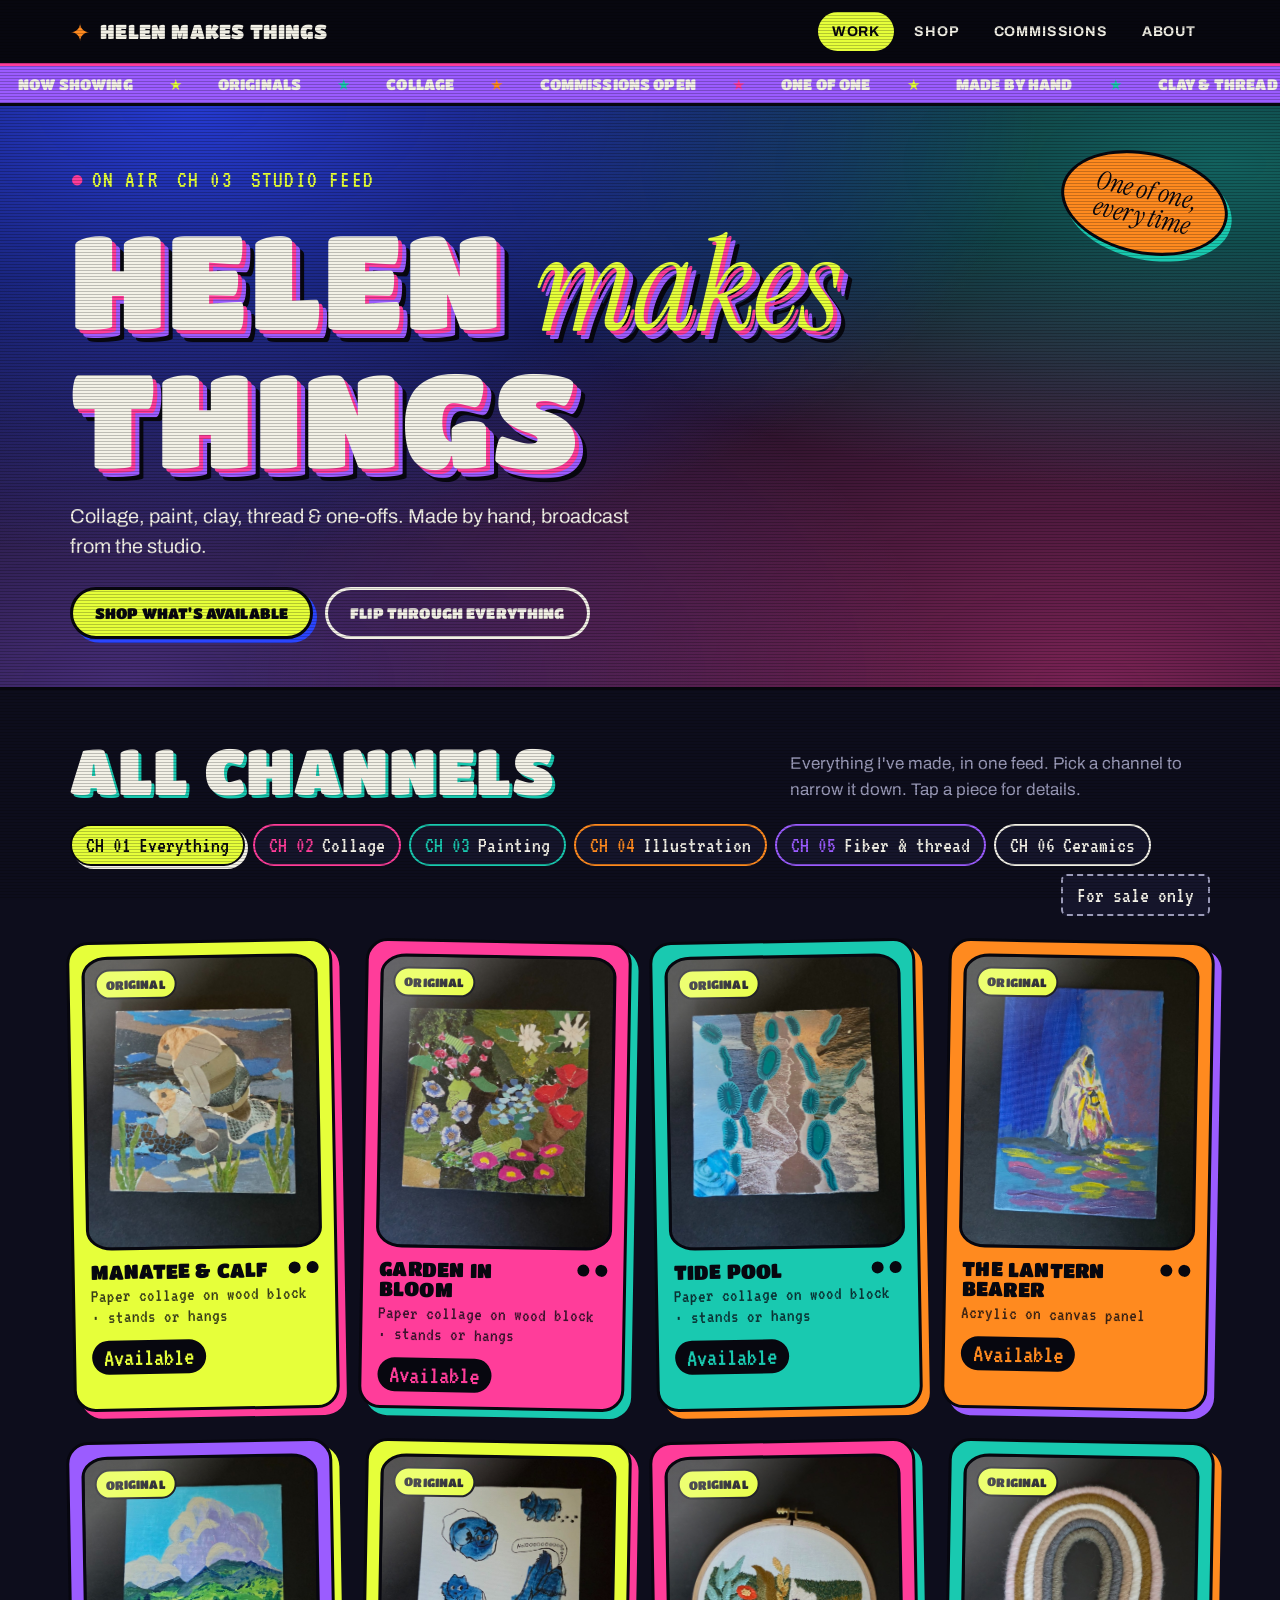
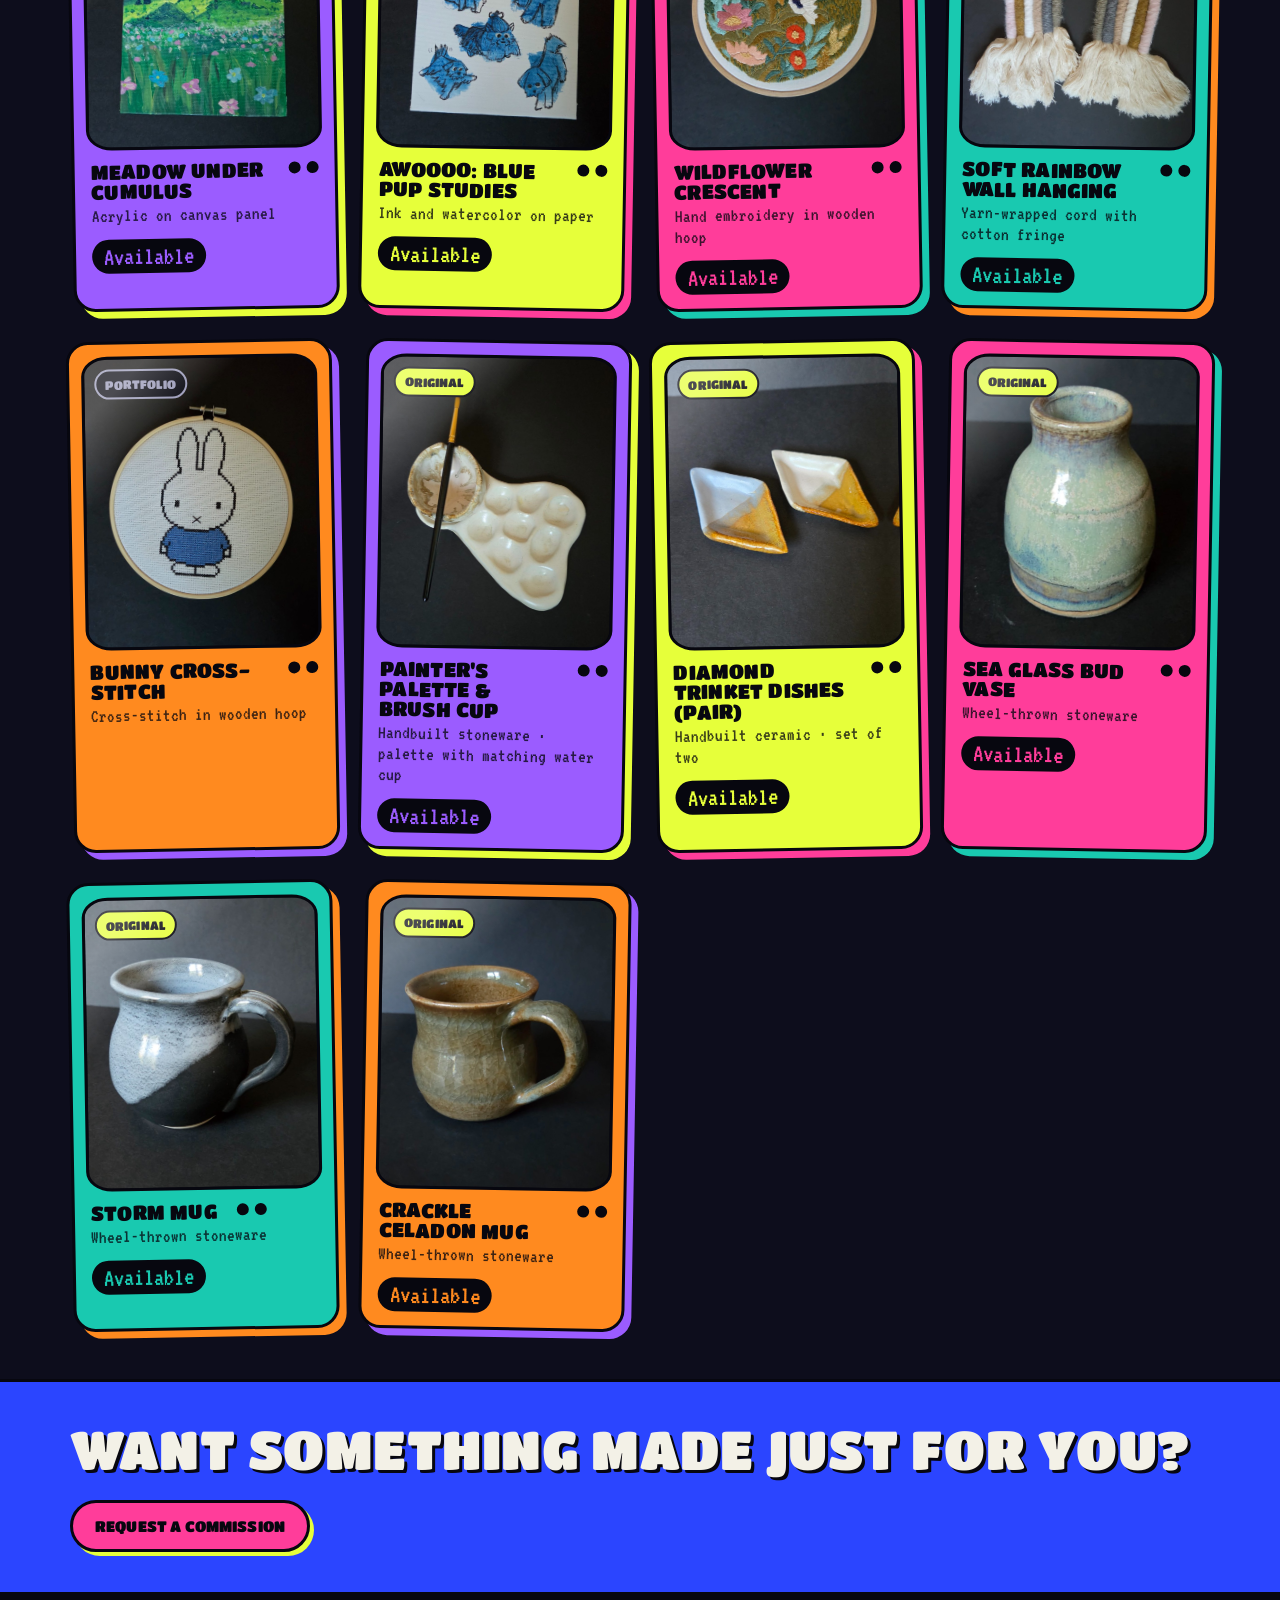
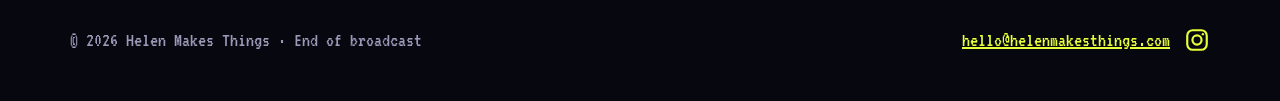
==== index.html @ 1c2e9bf0 "Launch Helen Makes Things website" ====
<!doctype html>
<html lang="en">
<head>
<meta charset="utf-8">
<meta name="viewport" content="width=device-width, initial-scale=1">
<title>Work — Helen Makes Things</title>
<meta name="description" content="Paintings, illustration, ceramics, photos and one-offs by Helen Makes Things. Originals and prints for sale.">
<link rel="preconnect" href="https://fonts.googleapis.com">
<link rel="preconnect" href="https://fonts.gstatic.com" crossorigin>
<link href="https://fonts.googleapis.com/css2?family=Archivo:wght@400;700&family=Titan+One&family=Instrument+Serif:ital@1&family=VT323&display=swap" rel="stylesheet">
<link rel="stylesheet" href="styles.css">
</head>
<body data-page="home">
<div id="site-header"></div>
<main>
<section class="hero"><div class="wrap">
  <div class="osd"><span class="rec">ON AIR</span><span>CH 03</span><span>STUDIO FEED</span></div>
  <h1>Helen <em>makes</em><br>things</h1>
  <p data-site-tagline></p>
  <div class="btn-row">
    <a class="btn" href="shop.html">Shop what's available</a>
    <a class="btn ghost" href="#work">Flip through everything</a>
  </div>
  <div class="sticker">One of one,<br>every time</div>
</div></section>
<section class="block" id="work"><div class="wrap">
  <div class="block-head"><h2>All channels</h2><p>Everything I've made, in one feed. Pick a channel to narrow it down. Tap a piece for details.</p></div>
  <div class="channels" id="channels"></div>
  <div class="grid" id="grid"></div>
</div></section>
<div class="cta"><div class="wrap">
  <h2>Want something made just for you?</h2>
  <a class="btn pink" href="commissions.html">Request a commission</a>
</div></div>
</main>
<div id="site-footer"></div>
<script src="data.js"></script>
<script src="site.js"></script>
</body>
</html>
---- styles.css ----
:root {
  --ink: #07070f;
  --night: #0d0d1c;
  --panel: #15152b;
  --blue: #2b45ff;
  --yellow: #e6ff3a;
  --pink: #ff3d9a;
  --paper: #f3f1e7;
  --mute: #9a9ab8;
  --display: "Titan One", "Arial Rounded MT Bold", "Arial Black", sans-serif;
  --teal: #19c9b0; --orange: #ff8a1f; --purple: #9b5cff;
  --body: "Archivo", system-ui, sans-serif;
  --tv: "VT323", ui-monospace, monospace;
  --script: "Instrument Serif", Georgia, serif;
}
* { box-sizing: border-box; }
html { scroll-behavior: smooth; }
body {
  margin: 0; background: var(--night); color: var(--paper);
  font-family: var(--body); font-size: 17px; line-height: 1.5;
}
/* CRT scanlines over everything */
body::after {
  content: ""; position: fixed; inset: 0; pointer-events: none; z-index: 50;
  background: repeating-linear-gradient(to bottom, rgba(0,0,0,.22) 0 1px, transparent 1px 3px);
  mix-blend-mode: multiply;
}
a { color: inherit; }
img { max-width: 100%; display: block; }
.wrap { max-width: 1180px; margin: 0 auto; padding: 0 20px; }

/* ---------- header ---------- */
.top {
  position: sticky; top: 0; z-index: 20; background: var(--ink);
  border-bottom: 3px solid var(--yellow);
}
.top .wrap { display: flex; align-items: center; gap: 20px; padding-top: 12px; padding-bottom: 12px; flex-wrap: wrap; }
.logo {
  font-family: var(--display); text-transform: uppercase; text-decoration: none;
  font-size: 20px; letter-spacing: .02em; display: flex; align-items: center; gap: 10px;
}
.logo .star { color: var(--yellow); font-size: 24px; line-height: 1; }
.nav { margin-left: auto; display: flex; gap: 6px; flex-wrap: wrap; }
.nav a {
  text-decoration: none; text-transform: uppercase; font-weight: 700; font-size: 14px;
  letter-spacing: .06em; padding: 7px 12px; border: 2px solid transparent; border-radius: 999px;
}
.nav a:hover { border-color: var(--paper); }
.nav a[aria-current="page"] { background: var(--yellow); color: var(--ink); }

/* ---------- ticker ---------- */
.ticker { background: var(--blue); overflow: hidden; border-bottom: 3px solid var(--ink); }
.ticker-track {
  display: flex; width: max-content; animation: slide 28s linear infinite;
  font-family: var(--display); text-transform: uppercase; font-size: 15px; padding: 7px 0;
}
.ticker-track span { padding: 0 18px; white-space: nowrap; }
.ticker-track span:nth-child(even) { color: var(--yellow); }
@keyframes slide { to { transform: translateX(-50%); } }
@media (prefers-reduced-motion: reduce) { .ticker-track { animation: none; } }

/* ---------- hero ---------- */
.hero {
  position: relative; overflow: hidden; padding: 56px 0 48px;
  background:
    radial-gradient(ellipse at 20% 0%, rgba(43,69,255,.75), transparent 60%),
    radial-gradient(ellipse at 90% 100%, rgba(255,61,154,.35), transparent 55%),
    var(--night);
  border-bottom: 3px solid var(--ink);
}
.osd { font-family: var(--tv); font-size: 24px; color: var(--yellow); letter-spacing: .05em; display: flex; gap: 18px; flex-wrap: wrap; }
.osd .rec::before { content: "●"; color: var(--pink); margin-right: 6px; animation: blink 1.2s steps(2) infinite; }
@keyframes blink { 50% { opacity: 0; } }
h1, h2, h3 { font-family: var(--display); text-transform: uppercase; line-height: .95; margin: 0; letter-spacing: -.01em; }
.hero h1 {
  font-size: clamp(48px, 10.5vw, 132px); margin: 14px 0 18px;
  text-shadow: 4px 4px 0 var(--blue), 8px 8px 0 var(--ink);
}
.hero h1 em { font-family: var(--script); font-style: italic; text-transform: none; font-weight: 400; color: var(--yellow); letter-spacing: 0; }
.hero p { max-width: 560px; font-size: 20px; margin: 0 0 26px; }
.sticker {
  position: absolute; right: 4%; top: 46px; transform: rotate(12deg);
  background: var(--yellow); color: var(--ink); border: 3px solid var(--ink);
  border-radius: 50%; padding: 22px 30px; text-align: center;
  font-family: var(--script); font-style: italic; font-size: 26px; line-height: 1;
  box-shadow: 5px 5px 0 var(--pink);
}
@media (max-width: 800px) { .sticker { position: static; display: inline-block; margin-top: 26px; transform: rotate(-4deg); } }

/* ---------- buttons ---------- */
.btn {
  display: inline-flex; align-items: center; gap: 10px; cursor: pointer;
  font-family: var(--display); text-transform: uppercase; font-size: 15px; text-decoration: none;
  background: var(--yellow); color: var(--ink); border: 3px solid var(--ink); border-radius: 999px;
  padding: 12px 22px; box-shadow: 4px 4px 0 var(--blue); transition: transform .08s, box-shadow .08s;
}
.btn:hover { transform: translate(2px, 2px); box-shadow: 2px 2px 0 var(--blue); }
.btn.pink { background: var(--pink); box-shadow: 4px 4px 0 var(--yellow); }
.btn.ghost { background: transparent; color: var(--paper); border-color: var(--paper); box-shadow: none; }
.btn .price { font-family: var(--tv); font-size: 22px; line-height: 1; }
.btn-row { display: flex; gap: 12px; flex-wrap: wrap; }

/* ---------- sections ---------- */
section.block { padding: 48px 0; }
.block-head { display: flex; align-items: end; justify-content: space-between; gap: 20px; flex-wrap: wrap; margin-bottom: 22px; }
.block-head h2 { font-size: clamp(34px, 6vw, 64px); }
.block-head p { margin: 0; color: var(--mute); max-width: 420px; }
.page-title { padding: 44px 0 8px; }
.page-title h1 { font-size: clamp(44px, 9vw, 104px); text-shadow: 4px 4px 0 var(--blue); }
.page-title p { font-size: 20px; max-width: 620px; }

/* ---------- channel filters ---------- */
.channels { display: flex; gap: 8px; flex-wrap: wrap; margin-bottom: 24px; align-items: center; }
.channels button {
  font-family: var(--tv); font-size: 22px; line-height: 1; cursor: pointer;
  background: var(--panel); color: var(--paper); border: 2px solid var(--mute);
  padding: 8px 14px; border-radius: 6px;
}
.channels button b { color: var(--yellow); font-weight: 400; margin-right: 8px; }
.channels button[aria-pressed="true"] { background: var(--blue); border-color: var(--yellow); }
.channels .sale-toggle { margin-left: auto; border-style: dashed; }
.channels .sale-toggle[aria-pressed="true"] { background: var(--pink); color: var(--ink); border-style: solid; border-color: var(--ink); }

/* ---------- grid ---------- */
.grid { display: grid; grid-template-columns: repeat(auto-fill, minmax(250px, 1fr)); gap: 22px; }
.card {
  background: var(--panel); border: 3px solid var(--ink); border-radius: 10px; overflow: hidden;
  box-shadow: 6px 6px 0 var(--blue); cursor: pointer; text-align: left; padding: 0; color: inherit; font: inherit;
  display: flex; flex-direction: column; transition: transform .1s, box-shadow .1s;
}
.card:hover, .card:focus-visible { transform: translate(-2px, -2px); box-shadow: 9px 9px 0 var(--yellow); outline: none; }
.art { aspect-ratio: 4 / 5; position: relative; background-size: cover; background-position: center; border-bottom: 3px solid var(--ink); }
.art img { width: 100%; height: 100%; object-fit: cover; }
.tag {
  position: absolute; top: 10px; left: 10px; font-family: var(--display); font-size: 12px; text-transform: uppercase;
  padding: 4px 9px; border: 2px solid var(--ink); border-radius: 4px; background: var(--yellow); color: var(--ink);
}
.tag.print { background: var(--paper); }
.tag.sold { background: var(--pink); transform: rotate(-4deg); }
.tag.archive { background: var(--ink); color: var(--mute); border-color: var(--mute); }
.card-body { padding: 14px 14px 16px; display: flex; flex-direction: column; gap: 4px; }
.card-body h3 { font-size: 19px; }
.card-body .meta { font-family: var(--tv); font-size: 19px; color: var(--mute); line-height: 1.1; }
.card-body .cost { font-family: var(--tv); font-size: 26px; color: var(--yellow); line-height: 1; margin-top: 6px; }
.empty { font-family: var(--tv); font-size: 26px; color: var(--mute); padding: 40px 0; }

/* ---------- detail dialog ---------- */
dialog {
  width: min(920px, 94vw); padding: 0; color: var(--paper); background: var(--panel);
  border: 3px solid var(--yellow); border-radius: 12px; box-shadow: 10px 10px 0 var(--blue);
}
dialog::backdrop { background: rgba(4,4,12,.82); }
.detail { display: grid; grid-template-columns: 1fr 1fr; }
.detail .art { aspect-ratio: auto; min-height: 420px; border-bottom: 0; border-right: 3px solid var(--ink); }
.detail-body { padding: 26px; display: flex; flex-direction: column; gap: 12px; }
.detail-body h2 { font-size: 36px; }
.detail-body .meta { font-family: var(--tv); font-size: 22px; color: var(--yellow); line-height: 1.15; }
.detail-body .note { font-size: 14px; color: var(--mute); margin: 0; }
.close { position: absolute; top: 10px; right: 10px; z-index: 2; width: 40px; height: 40px; border-radius: 50%;
  border: 3px solid var(--ink); background: var(--pink); color: var(--ink); font-family: var(--display); font-size: 18px; cursor: pointer; }
@media (max-width: 700px) { .detail { grid-template-columns: 1fr; } .detail .art { min-height: 300px; border-right: 0; border-bottom: 3px solid var(--ink); } }

/* ---------- panels, steps, forms ---------- */
.panel { background: var(--panel); border: 3px solid var(--ink); border-radius: 10px; padding: 26px; box-shadow: 6px 6px 0 var(--blue); }
.two { display: grid; grid-template-columns: 1fr 1fr; gap: 28px; align-items: start; }
@media (max-width: 800px) { .two { grid-template-columns: 1fr; } }
.steps { list-style: none; padding: 0; margin: 0; display: grid; gap: 16px; counter-reset: s; }
.steps li { counter-increment: s; display: grid; grid-template-columns: 64px 1fr; gap: 14px; align-items: start; }
.steps li::before { content: "CH " counter(s, decimal-leading-zero); font-family: var(--tv); font-size: 22px; color: var(--yellow); padding-top: 2px; }
.steps h3 { font-size: 20px; margin-bottom: 4px; }
.steps p { margin: 0; color: #cfcfe6; }
form { display: grid; gap: 14px; }
label { display: grid; gap: 6px; font-weight: 700; font-size: 14px; text-transform: uppercase; letter-spacing: .06em; }
input, select, textarea {
  font: inherit; font-size: 17px; color: var(--paper); background: var(--ink);
  border: 2px solid var(--mute); border-radius: 6px; padding: 11px 12px; width: 100%;
}
input:focus, select:focus, textarea:focus, button:focus-visible, a:focus-visible { outline: 3px solid var(--yellow); outline-offset: 2px; }
.banner { background: var(--pink); color: var(--ink); font-family: var(--display); text-transform: uppercase; padding: 10px 16px; border: 3px solid var(--ink); border-radius: 8px; display: inline-block; transform: rotate(-1.5deg); }
.prose p { max-width: 62ch; }
.prose .lead { font-size: 22px; }

/* ---------- call-to-action strip + footer ---------- */
.cta { background: var(--blue); border-block: 3px solid var(--ink); padding: 40px 0; }
.cta .wrap { display: flex; align-items: center; justify-content: space-between; gap: 24px; flex-wrap: wrap; }
.cta h2 { font-size: clamp(30px, 5vw, 54px); text-shadow: 3px 3px 0 var(--ink); }
footer { background: var(--ink); padding: 30px 0 46px; font-family: var(--tv); font-size: 20px; color: var(--mute); }
footer .wrap { display: flex; justify-content: space-between; gap: 16px; flex-wrap: wrap; }
footer a { color: var(--yellow); }

/* ============ v2: bubbly type, more colour, TV-set cards ============ */
h1, h2, h3, .logo, .btn, .tag, .ticker-track, .banner, .close { font-weight: 400; letter-spacing: .01em; }
h1, h2, h3 { line-height: 1; }
.hero h1 { text-shadow: 4px 4px 0 var(--pink), 8px 8px 0 var(--purple), 12px 12px 0 var(--ink); }
.hero h1 em { color: var(--yellow); }
.hero {
  background:
    radial-gradient(ellipse at 15% 0%, rgba(43,69,255,.8), transparent 55%),
    radial-gradient(ellipse at 95% 10%, rgba(25,201,176,.45), transparent 45%),
    radial-gradient(ellipse at 85% 100%, rgba(255,61,154,.45), transparent 55%),
    radial-gradient(ellipse at 10% 100%, rgba(155,92,255,.4), transparent 50%),
    var(--night);
}
.sticker { background: var(--orange); box-shadow: 5px 5px 0 var(--teal); }
.page-title h1 { text-shadow: 4px 4px 0 var(--purple), 8px 8px 0 var(--ink); }
.block-head h2 { text-shadow: 3px 3px 0 var(--teal); }
section.block:nth-of-type(odd) .block-head h2 { text-shadow: 3px 3px 0 var(--pink); }

/* rainbow ticker + logo star */
.ticker { background: var(--purple); }
.ticker-track span:nth-child(8n+2) { color: var(--yellow); }
.ticker-track span:nth-child(8n+4) { color: var(--teal); }
.ticker-track span:nth-child(8n+6) { color: var(--orange); }
.ticker-track span:nth-child(8n+8) { color: var(--pink); }
.ticker-track span:nth-child(odd) { color: var(--paper); }
.top { border-bottom-color: var(--pink); }
.logo .star { color: var(--orange); }

/* channel buttons: one colour each */
.channels button:nth-child(6n+1) { --c: var(--yellow); }
.channels button:nth-child(6n+2) { --c: var(--pink); }
.channels button:nth-child(6n+3) { --c: var(--teal); }
.channels button:nth-child(6n+4) { --c: var(--orange); }
.channels button:nth-child(6n+5) { --c: var(--purple); }
.channels button:nth-child(6n+6) { --c: var(--paper); }
.channels button[data-m] { border-color: var(--c); border-radius: 999px; }
.channels button[data-m] b { color: var(--c); }
.channels button[data-m][aria-pressed="true"] { background: var(--c); color: var(--ink); border-color: var(--ink); box-shadow: 3px 3px 0 var(--paper); }
.channels button[data-m][aria-pressed="true"] b { color: var(--ink); }
.steps li:nth-child(4n+2)::before { color: var(--pink); }
.steps li:nth-child(4n+3)::before { color: var(--teal); }
.steps li:nth-child(4n+4)::before { color: var(--orange); }

/* cards as little coloured TV sets */
.grid { gap: 30px 26px; }
.card:nth-child(5n+1) { --acc: var(--yellow); --sh: var(--pink); }
.card:nth-child(5n+2) { --acc: var(--pink);   --sh: var(--teal); }
.card:nth-child(5n+3) { --acc: var(--teal);   --sh: var(--orange); }
.card:nth-child(5n+4) { --acc: var(--orange); --sh: var(--purple); }
.card:nth-child(5n+5) { --acc: var(--purple); --sh: var(--yellow); }
.card {
  background: var(--acc); color: var(--ink); border-radius: 22px; padding: 12px 12px 0;
  box-shadow: 7px 7px 0 var(--sh); overflow: visible;
}
.card:nth-child(odd) { transform: rotate(-1deg); }
.card:nth-child(even) { transform: rotate(1deg); }
.card:hover, .card:focus-visible { transform: rotate(0) translate(-3px, -3px); box-shadow: 11px 11px 0 var(--sh); }
.card .art {
  border: 3px solid var(--ink); border-radius: 26px / 20px; overflow: hidden;
  box-shadow: inset 0 0 0 4px rgba(7,7,15,.35);
}
.card .art::after { /* screen glare */
  content: ""; position: absolute; inset: 0; pointer-events: none;
  background: linear-gradient(135deg, rgba(255,255,255,.28) 0 12%, transparent 30%);
}
.card-body { padding: 12px 4px 14px; position: relative; }
.card-body::after { /* TV knobs */
  content: ""; position: absolute; right: 4px; top: 14px; width: 12px; height: 12px; border-radius: 50%;
  background: var(--ink); box-shadow: -18px 0 0 var(--ink);
}
.card-body h3 { font-size: 20px; padding-right: 44px; }
.card-body .meta { color: rgba(7,7,15,.78); }
.card-body .cost {
  align-self: flex-start; background: var(--ink); color: var(--acc); border-radius: 999px;
  padding: 4px 12px; margin-top: 8px;
}
.card .tag { border-radius: 999px; }
@media (prefers-reduced-motion: reduce) { .card { transform: none !important; } }

/* ============ v3: real photos + photo switcher in the detail view ============ */
.card .art { background: var(--ink); }
.detail .viewer { display: flex; flex-direction: column; background: var(--ink); border-right: 3px solid var(--ink); }
.detail .viewer .art { flex: 1; border-right: 0; min-height: 460px; max-height: 72vh; }
.detail .viewer .art img { object-fit: contain; }
.thumbs { display: flex; gap: 8px; padding: 10px; background: var(--ink); }
.thumbs button { width: 60px; height: 60px; padding: 0; border: 2px solid var(--mute); border-radius: 8px; overflow: hidden; cursor: pointer; background: none; }
.thumbs button img { width: 100%; height: 100%; object-fit: cover; }
.thumbs button[aria-pressed="true"] { border-color: var(--yellow); box-shadow: 0 0 0 2px var(--yellow); }
@media (max-width: 700px) { .detail .viewer { border-right: 0; border-bottom: 3px solid var(--ink); } .detail .viewer .art { min-height: 320px; } }

/* ============ v4: About page ============ */
.about-intro .two { align-items: center; }
.tv-photo { margin: 0; background: var(--orange); border: 3px solid var(--ink); border-radius: 26px; padding: 16px 16px 12px; box-shadow: 8px 8px 0 var(--purple); transform: rotate(-1.5deg); max-width: 460px; }
.tv-photo .screen { aspect-ratio: 4 / 5; border: 3px solid var(--ink); border-radius: 30px / 24px; overflow: hidden; background: var(--ink); position: relative; }
.tv-photo .screen img { width: 100%; height: 100%; object-fit: cover; }
.tv-photo figcaption { font-family: var(--tv); font-size: 22px; color: var(--ink); padding: 8px 4px 0; display: flex; justify-content: space-between; }
.tv-photo figcaption::after { content: "● ●"; letter-spacing: 4px; }
.no-signal { position: absolute; inset: 0; display: grid; place-content: center; text-align: center; gap: 6px;
  background: linear-gradient(90deg, #f3f1e7 0 14.28%, var(--yellow) 0 28.56%, var(--teal) 0 42.84%, #3fd35b 0 57.12%, var(--pink) 0 71.4%, #e8323c 0 85.68%, var(--blue) 0); }
.no-signal span { font-family: var(--display); font-size: 34px; text-transform: uppercase; background: var(--ink); color: var(--paper); padding: 6px 16px; border-radius: 6px; }
.no-signal small { font-family: var(--tv); font-size: 22px; background: var(--ink); color: var(--yellow); padding: 2px 10px; justify-self: center; }
.prose .lead { font-family: var(--display); font-size: clamp(26px, 3.4vw, 38px); line-height: 1.1; text-shadow: 3px 3px 0 var(--pink); }
mark.todo { background: var(--yellow); color: var(--ink); padding: 0 4px; border-radius: 3px; }
.chip { display: inline-flex; align-items: center; gap: 8px; text-decoration: none; font-family: var(--tv); font-size: 24px; line-height: 1; padding: 10px 16px; border: 2px solid var(--c, var(--yellow)); border-radius: 999px; }
.chip b { color: var(--c, var(--yellow)); font-weight: 400; }
.chip span { background: var(--c, var(--yellow)); color: var(--ink); border-radius: 999px; padding: 2px 8px; font-size: 18px; }
.chip:hover { background: var(--c, var(--yellow)); color: var(--ink); }
.chip:hover b { color: var(--ink); }
.chip:nth-child(5n+1) { --c: var(--pink); } .chip:nth-child(5n+2) { --c: var(--teal); } .chip:nth-child(5n+3) { --c: var(--orange); }
.chip:nth-child(5n+4) { --c: var(--purple); } .chip:nth-child(5n+5) { --c: var(--yellow); }
.faq { display: grid; gap: 10px; }
.faq details { background: var(--panel); border: 3px solid var(--ink); border-radius: 10px; box-shadow: 4px 4px 0 var(--teal); }
.faq details:nth-child(even) { box-shadow: 4px 4px 0 var(--pink); }
.faq summary { cursor: pointer; padding: 14px 16px; font-weight: 700; list-style: none; display: flex; justify-content: space-between; gap: 12px; }
.faq summary::-webkit-details-marker { display: none; }
.faq summary::after { content: "+"; font-family: var(--display); color: var(--yellow); font-size: 22px; line-height: 1; }
.faq details[open] summary::after { content: "–"; }
.faq details p { margin: 0; padding: 0 16px 16px; color: #cfcfe6; }
.scoreboard { display: grid; grid-template-columns: auto 1fr; gap: 28px; align-items: center; box-shadow: 6px 6px 0 var(--orange); }
.score { display: grid; justify-items: center; text-align: center; background: var(--ink); border: 3px solid var(--yellow); border-radius: 12px; padding: 14px 22px; }
.score .num { font-family: var(--tv); font-size: 96px; line-height: .85; color: var(--yellow); text-shadow: 0 0 14px rgba(230,255,58,.55); }
.score .label { font-family: var(--tv); font-size: 20px; color: var(--mute); text-transform: uppercase; }
.hobbies { display: flex; flex-wrap: wrap; gap: 10px; }
.hobby { font-family: var(--display); text-transform: uppercase; font-size: 14px; color: var(--ink); background: var(--c); border: 2px solid var(--ink); border-radius: 999px; padding: 6px 12px; box-shadow: 2px 2px 0 var(--ink); }
.hobby:nth-child(6n+1) { --c: var(--yellow); transform: rotate(-2deg); } .hobby:nth-child(6n+2) { --c: var(--pink); transform: rotate(1.5deg); }
.hobby:nth-child(6n+3) { --c: var(--teal); } .hobby:nth-child(6n+4) { --c: var(--orange); transform: rotate(-1deg); }
.hobby:nth-child(6n+5) { --c: #b994ff; transform: rotate(2deg); } .hobby:nth-child(6n+6) { --c: var(--paper); }
@media (max-width: 640px) { .scoreboard { grid-template-columns: 1fr; } }
footer .wrap > span:last-child { display: inline-flex; align-items: center; gap: 14px; }
footer .ig { display: inline-flex; color: var(--yellow); transition: color .15s, transform .15s; }
footer .ig:hover { color: var(--pink); transform: rotate(-8deg) scale(1.1); }
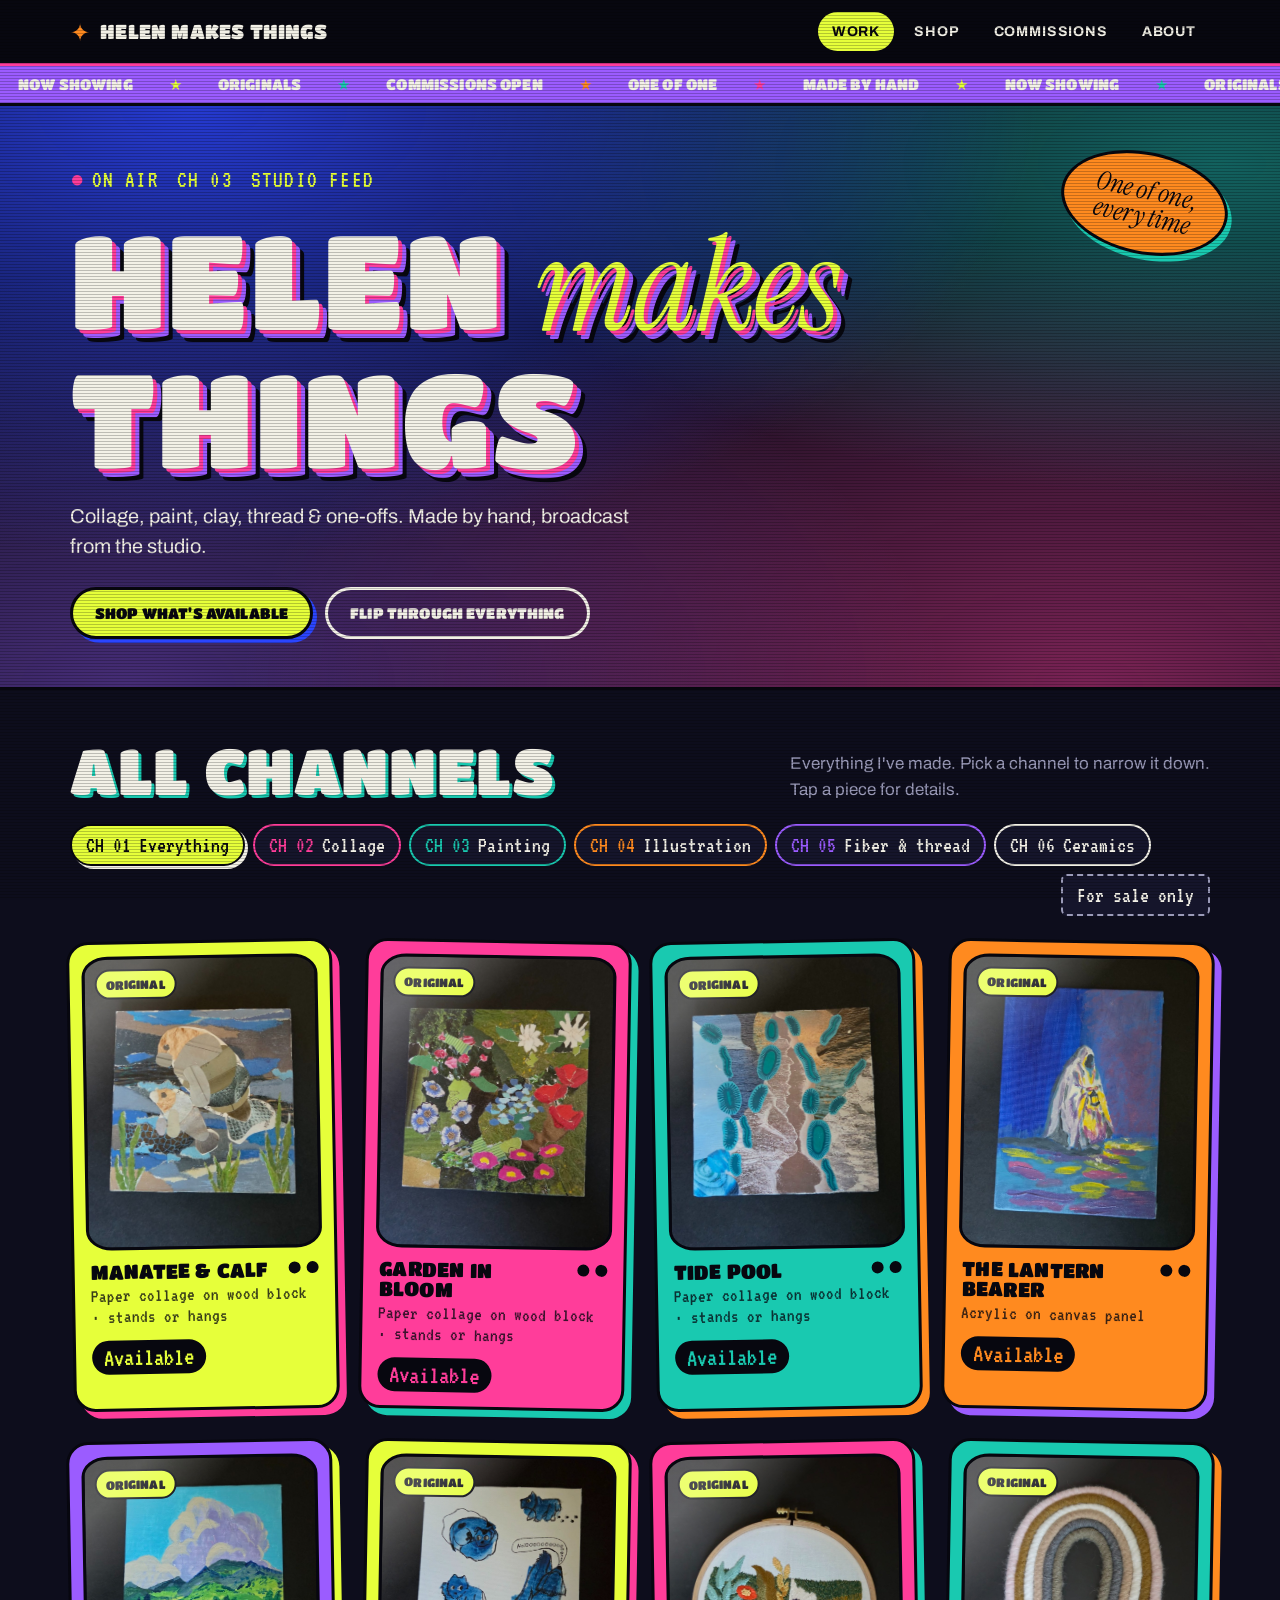
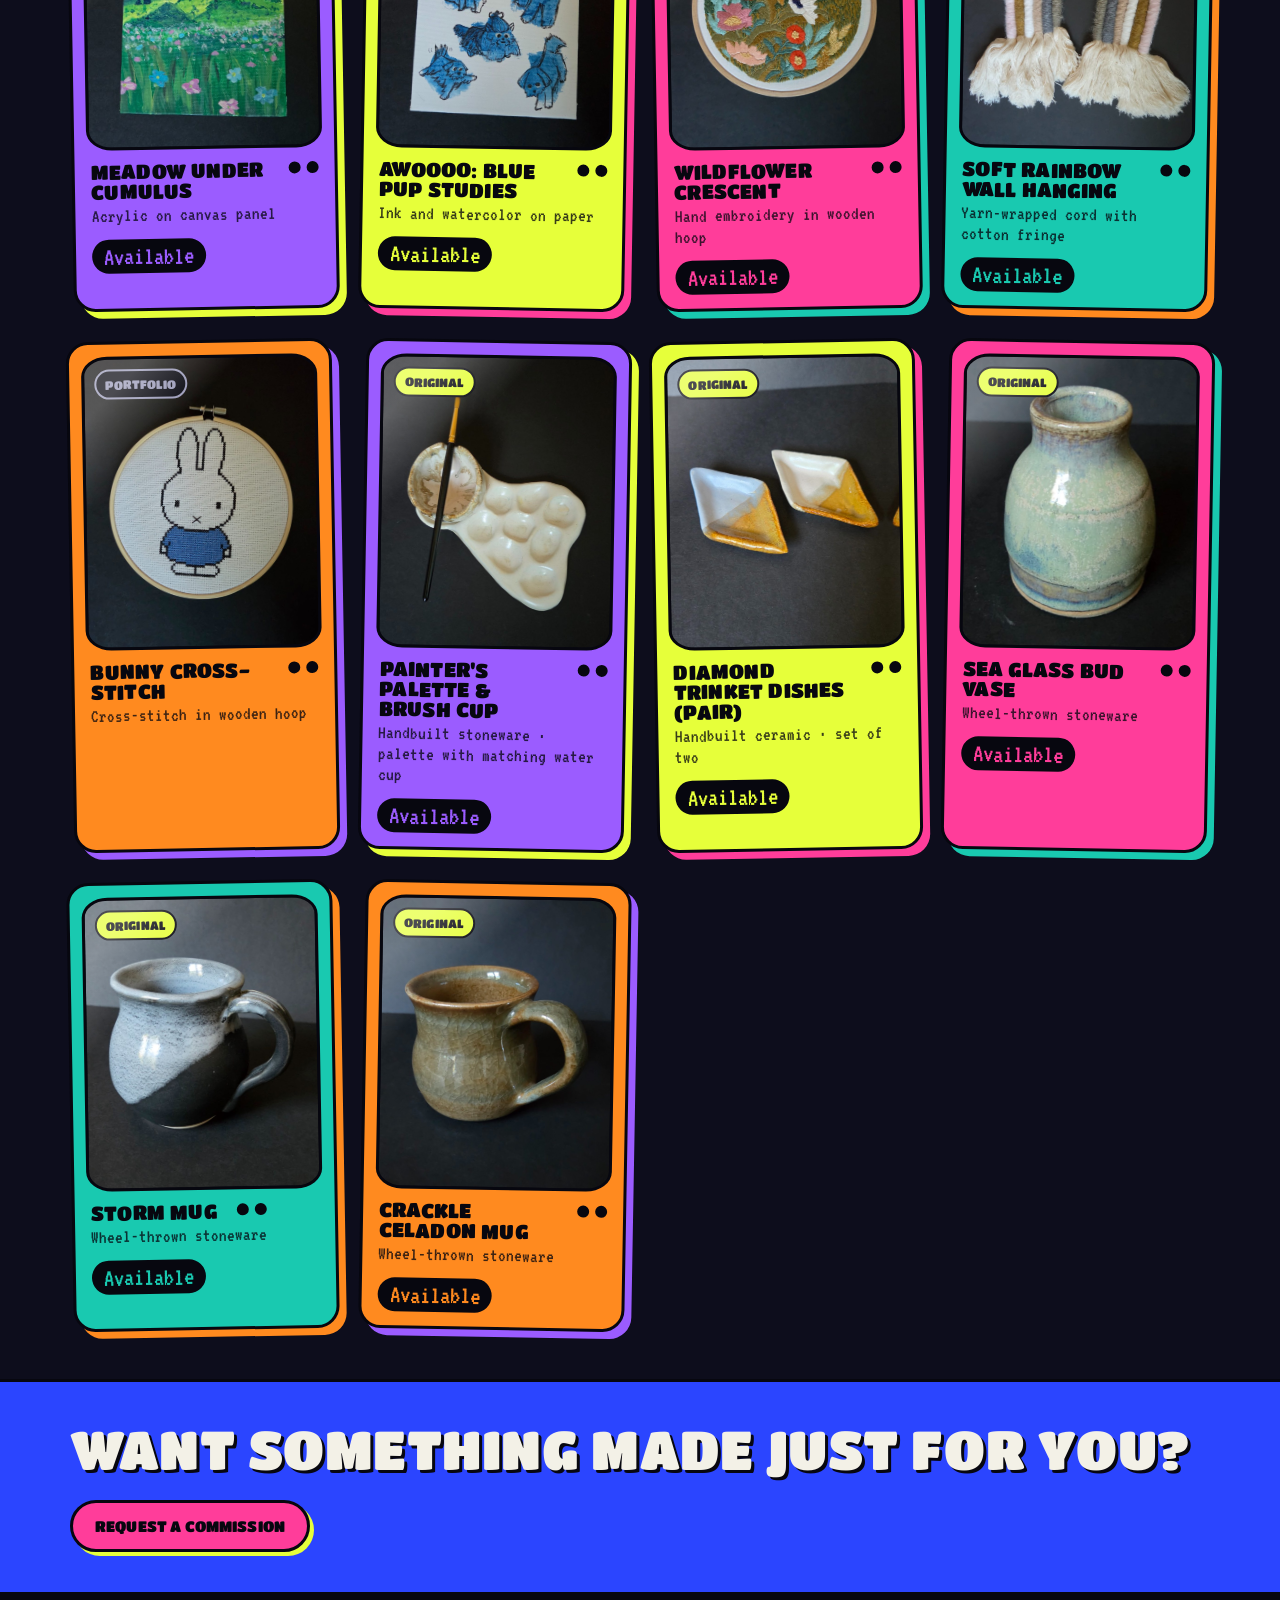
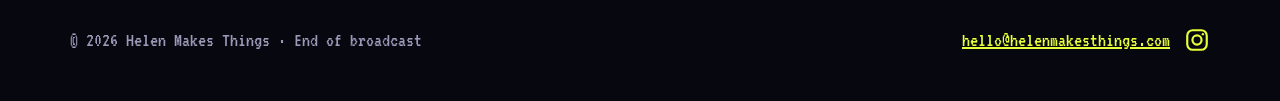
==== commit 89444f88: "Shorten home page intro line" ====
--- a/index.html
+++ b/index.html
@@ -24,7 +24,7 @@
   <div class="sticker">One of one,<br>every time</div>
 </div></section>
 <section class="block" id="work"><div class="wrap">
-  <div class="block-head"><h2>All channels</h2><p>Everything I've made, in one feed. Pick a channel to narrow it down. Tap a piece for details.</p></div>
+  <div class="block-head"><h2>All channels</h2><p>Everything I've made. Pick a channel to narrow it down. Tap a piece for details.</p></div>
   <div class="channels" id="channels"></div>
   <div class="grid" id="grid"></div>
 </div></section>
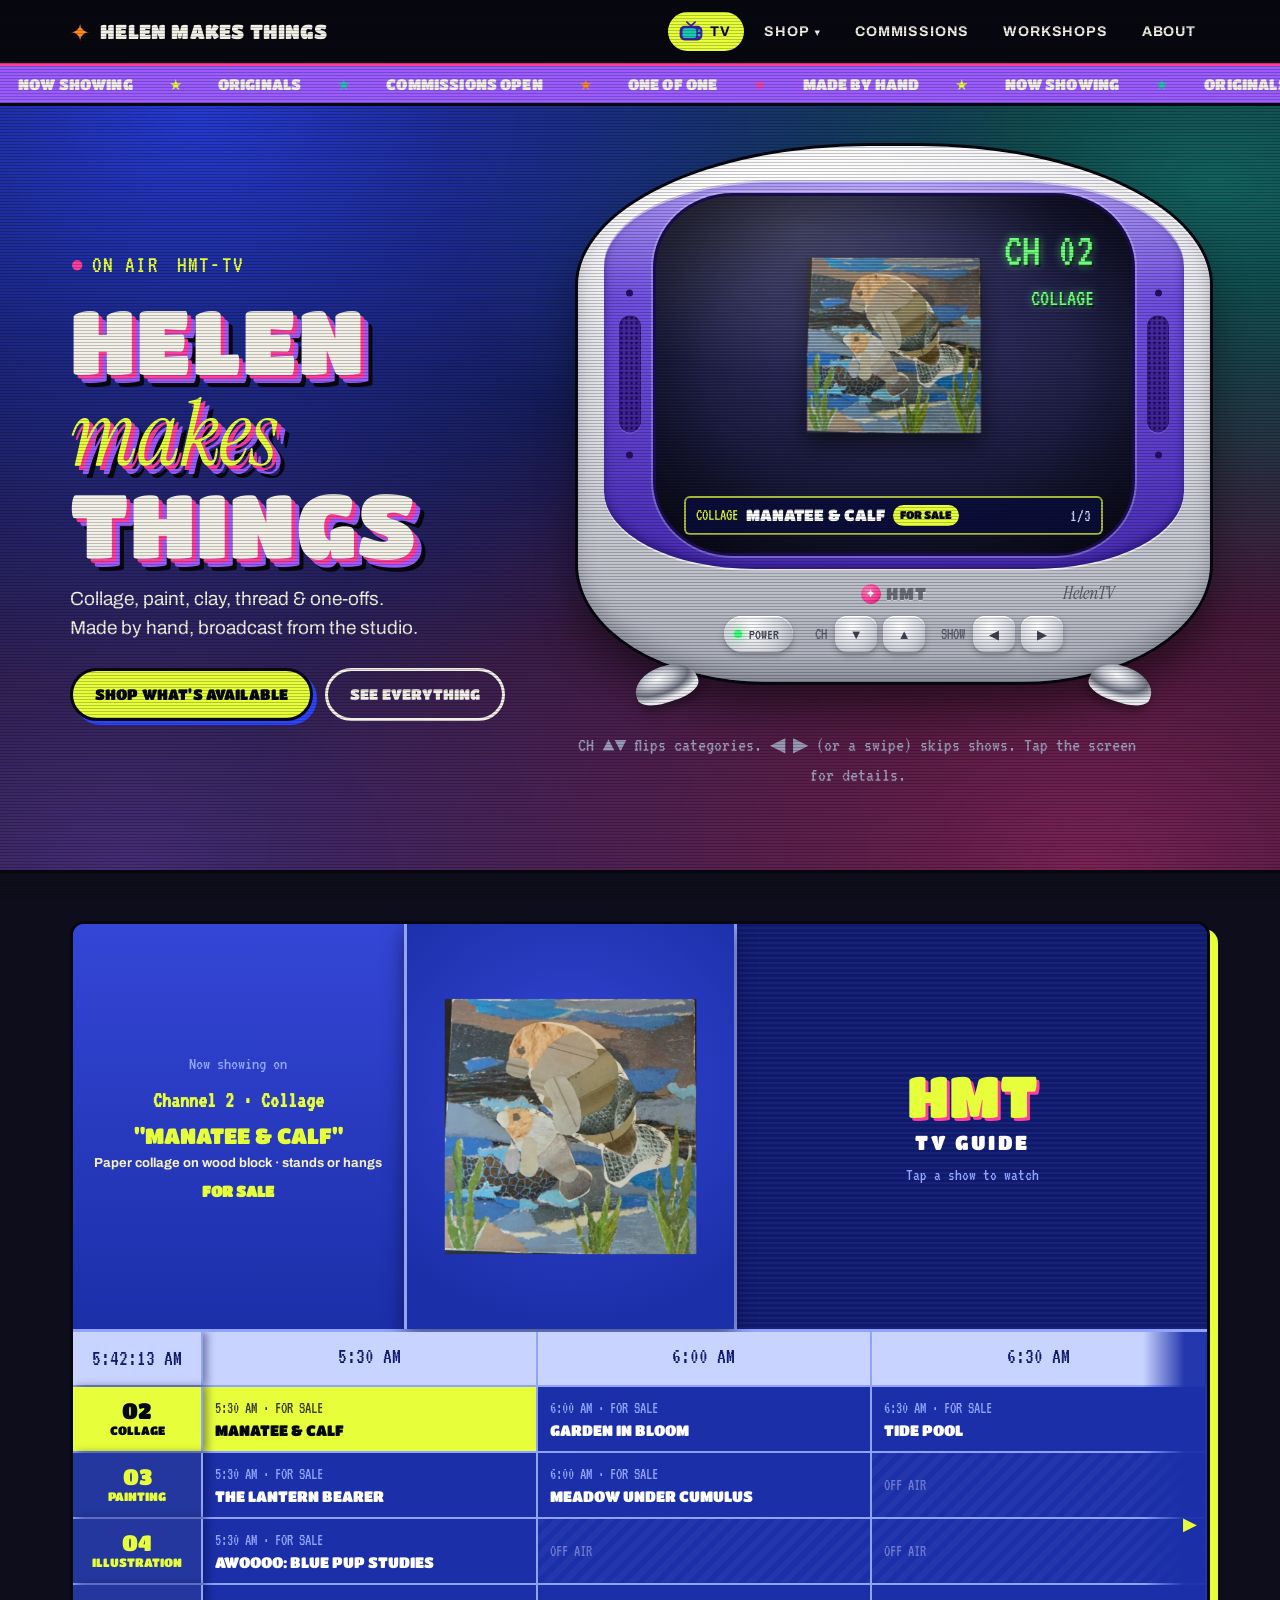
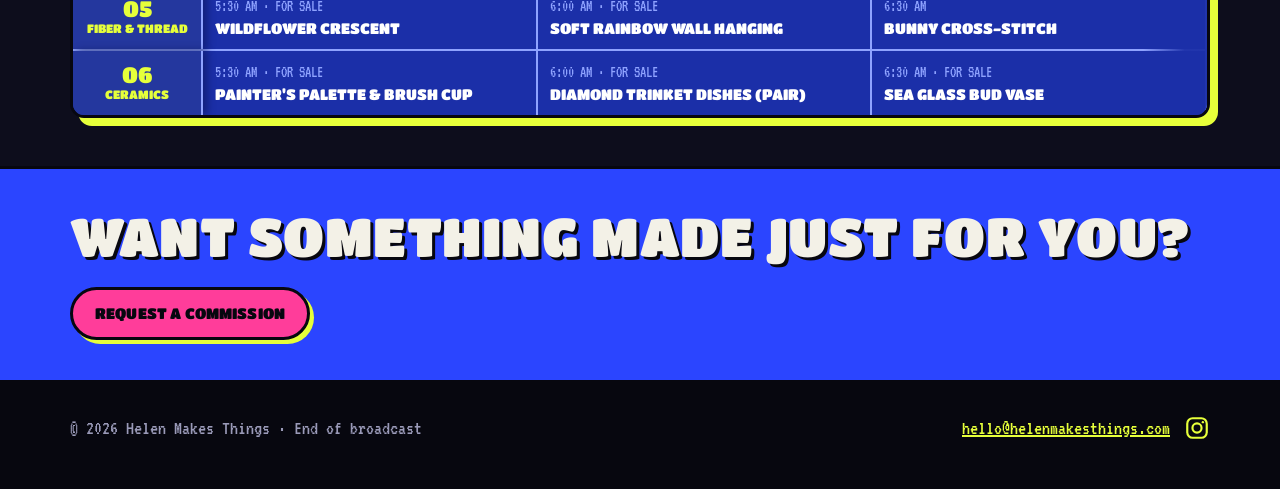
==== commit 88406b28: "TV home page, Shop with all art and filters, cut-out photos" ====
--- a/index.html
+++ b/index.html
@@ -3,31 +3,78 @@
 <head>
 <meta charset="utf-8">
 <meta name="viewport" content="width=device-width, initial-scale=1">
-<title>Work — Helen Makes Things</title>
-<meta name="description" content="Paintings, illustration, ceramics, photos and one-offs by Helen Makes Things. Originals and prints for sale.">
+<title>Helen Makes Things</title>
+<meta name="description" content="Collage, painting, illustration, embroidery and ceramics by Helen Makes Things. Flip through the channels, or shop originals.">
 <link rel="preconnect" href="https://fonts.googleapis.com">
 <link rel="preconnect" href="https://fonts.gstatic.com" crossorigin>
 <link href="https://fonts.googleapis.com/css2?family=Archivo:wght@400;700&family=Titan+One&family=Instrument+Serif:ital@1&family=VT323&display=swap" rel="stylesheet">
 <link rel="stylesheet" href="styles.css">
 </head>
-<body data-page="home">
+<body data-page="tv">
 <div id="site-header"></div>
 <main>
-<section class="hero"><div class="wrap">
-  <div class="osd"><span class="rec">ON AIR</span><span>CH 03</span><span>STUDIO FEED</span></div>
-  <h1>Helen <em>makes</em><br>things</h1>
-  <p data-site-tagline></p>
-  <div class="btn-row">
-    <a class="btn" href="shop.html">Shop what's available</a>
-    <a class="btn ghost" href="#work">Flip through everything</a>
+<section class="hero tv-hero"><div class="wrap tv-layout">
+  <div class="tv-intro">
+    <div class="osd"><span class="rec">ON AIR</span><span>HMT-TV</span></div>
+    <h1>Helen <em>makes</em><br>things</h1>
+    <p data-site-tagline></p>
+    <div class="btn-row">
+      <a class="btn" href="shop.html#all+available">Shop what's available</a>
+      <a class="btn ghost" href="shop.html">See everything</a>
+    </div>
   </div>
-  <div class="sticker">One of one,<br>every time</div>
+
+  <div class="tv" id="tv">
+    <div class="tv-body">
+      <div class="tv-bezel">
+        <span class="tv-speaker left" aria-hidden="true"></span>
+        <span class="tv-speaker right" aria-hidden="true"></span>
+        <div class="tv-screen" id="tv-screen">
+          <div class="tv-picture" id="tv-picture">
+            <img class="tv-fill" id="tv-fill" alt="">
+            <img class="tv-art" id="tv-art" alt="">
+          </div>
+          <canvas class="tv-static" id="tv-static" aria-hidden="true"></canvas>
+          <div class="tv-osd" id="tv-osd" aria-hidden="true"></div>
+          <div class="tv-lower" id="tv-lower"></div>
+          <button class="tv-open" id="tv-open" aria-label="View details"></button>
+          <div class="tv-off-msg" aria-hidden="true"></div>
+        </div>
+      </div>
+      <div class="tv-badge" aria-hidden="true"><span class="tv-logo"><i>✦</i>HMT</span><span class="tv-model">HelenTV</span></div>
+      <div class="tv-panel">
+        <button class="tv-btn tv-power" id="tv-power" aria-label="Power" aria-pressed="true"><span class="led"></span><span>Power</span></button>
+        <div class="tv-controls">
+          <div class="tv-btn-group">
+            <span class="tv-label">CH</span>
+            <button class="tv-btn" id="tv-down" aria-label="Channel down">▼</button>
+            <button class="tv-btn" id="tv-up" aria-label="Channel up">▲</button>
+          </div>
+          <div class="tv-btn-group">
+            <span class="tv-label">SHOW</span>
+            <button class="tv-btn" id="tv-prev" aria-label="Previous show">◀</button>
+            <button class="tv-btn" id="tv-next" aria-label="Next show">▶</button>
+          </div>
+        </div>
+      </div>
+      <span class="tv-foot left" aria-hidden="true"></span>
+      <span class="tv-foot right" aria-hidden="true"></span>
+    </div>
+    <p class="tv-hint">CH ▲▼ flips categories. ◀ ▶ (or a swipe) skips shows. Tap the screen for details.</p>
+    <p class="sr-only" id="tv-live" aria-live="polite"></p>
+  </div>
 </div></section>
-<section class="block" id="work"><div class="wrap">
-  <div class="block-head"><h2>All channels</h2><p>Everything I've made. Pick a channel to narrow it down. Tap a piece for details.</p></div>
-  <div class="channels" id="channels"></div>
-  <div class="grid" id="grid"></div>
+
+<section class="block guide-block"><div class="wrap">
+  <div class="guide" id="guide">
+    <div class="guide-top">
+      <div class="guide-now" id="guide-now"></div>
+      <div class="guide-brand"><span>HMT</span><b>TV GUIDE</b><small>Tap a show to watch</small></div>
+    </div>
+    <div class="g-wrap"><div class="guide-grid" id="guide-grid"></div></div>
+  </div>
 </div></section>
+
 <div class="cta"><div class="wrap">
   <h2>Want something made just for you?</h2>
   <a class="btn pink" href="commissions.html">Request a commission</a>
--- a/styles.css
+++ b/styles.css
@@ -319,3 +319,328 @@
 footer .wrap > span:last-child { display: inline-flex; align-items: center; gap: 14px; }
 footer .ig { display: inline-flex; color: var(--yellow); transition: color .15s, transform .15s; }
 footer .ig:hover { color: var(--pink); transform: rotate(-8deg) scale(1.1); }
+
+/* ============ v5: tagline line break + workshops Coming Soon ============ */
+[data-site-tagline] { white-space: pre-line; }
+.coming-soon { grid-column: 1 / -1; text-align: center; padding: 56px 20px 64px; border: 3px solid var(--ink); border-radius: 18px; box-shadow: 8px 8px 0 var(--pink);
+  background: repeating-linear-gradient(90deg, rgba(255,255,255,.035) 0 2px, transparent 2px 6px), var(--panel); }
+.coming-soon .osd { justify-content: center; margin-bottom: 14px; }
+.coming-soon h2 { font-size: clamp(54px, 12vw, 140px); color: var(--yellow); text-shadow: 4px 4px 0 var(--pink), 8px 8px 0 var(--purple), 12px 12px 0 var(--ink); }
+.coming-soon p { margin: 26px auto 0; max-width: 46ch; font-size: 19px; }
+.coming-soon a { color: var(--yellow); }
+
+/* ============ v6: Shop hover menu + Shop category buttons ============ */
+.has-menu { position: relative; display: flex; }
+.has-menu .caret { font-size: 11px; margin-left: 2px; display: inline-block; transition: transform .15s; }
+.has-menu .menu {
+  display: none; position: absolute; top: 100%; left: 0; z-index: 30; min-width: 190px; padding-top: 10px;
+}
+.has-menu .menu::before { content: ""; position: absolute; inset: 10px 0 0; background: var(--ink); border: 3px solid var(--yellow); border-radius: 12px; box-shadow: 6px 6px 0 var(--pink); z-index: -1; }
+.has-menu .menu a { display: block; margin: 4px 6px; border-radius: 8px; white-space: nowrap; }
+.has-menu .menu a:first-child { margin-top: 10px; color: var(--yellow); border-bottom: 2px dashed rgba(230,255,58,.35); border-radius: 8px 8px 0 0; padding-bottom: 10px; }
+.has-menu .menu a:last-child { margin-bottom: 10px; }
+.has-menu .menu a:hover, .has-menu .menu a:focus-visible { background: var(--yellow); color: var(--ink); border-color: transparent; }
+.has-menu:hover .menu, .has-menu:focus-within .menu { display: block; }
+.has-menu:hover .caret, .has-menu:focus-within .caret { transform: rotate(180deg); }
+@media (max-width: 700px) { .has-menu .menu { left: auto; right: -40px; } }
+.shop-cats { margin: 22px 0 0; }
+.shop-cats .chip { font-size: 21px; padding: 8px 14px; }
+.shop-cats .chip[aria-current] { background: var(--c, var(--yellow)); color: var(--ink); box-shadow: 3px 3px 0 var(--paper); }
+.shop-cats .chip:first-child { --c: var(--yellow); }
+
+/* ============ v7: home page TV + TV guide ============ */
+.sr-only { position: absolute; width: 1px; height: 1px; overflow: hidden; clip: rect(0 0 0 0); white-space: nowrap; }
+.tv-hero { padding: 40px 0 48px; }
+.tv-layout { display: grid; grid-template-columns: minmax(0, 0.85fr) minmax(0, 1.15fr); gap: 40px; align-items: center; }
+.tv-hero h1 { font-size: clamp(46px, 7vw, 96px); margin: 12px 0 16px; }
+.tv-intro p { font-size: 19px; }
+@media (max-width: 960px) {
+  .tv-layout { grid-template-columns: 1fr; gap: 26px; }
+  .tv-intro { text-align: center; }
+  .tv-intro .osd, .tv-intro .btn-row { justify-content: center; }
+}
+
+/* --- the set --- */
+.tv { width: 100%; max-width: 640px; justify-self: center; }
+.tv-body {
+  background: linear-gradient(180deg, #2a2a2e 0%, #18181b 55%, #121214 100%);
+  border-radius: 26px 26px 18px 18px; padding: 22px 22px 0;
+  box-shadow: inset 0 2px 0 rgba(255,255,255,.12), inset 0 -3px 0 rgba(0,0,0,.6), 0 0 0 3px var(--ink), 10px 12px 0 var(--pink), 0 30px 60px rgba(0,0,0,.5);
+}
+.tv-bezel { background: #0d0d0f; border-radius: 22px; padding: 14px; box-shadow: inset 0 0 0 2px #2c2c31, inset 0 6px 14px rgba(0,0,0,.9); }
+.tv-screen {
+  position: relative; aspect-ratio: 4 / 3; overflow: hidden; background: #101012;
+  border-radius: 34px / 30px;
+  box-shadow: inset 0 0 40px rgba(0,0,0,.85), inset 0 0 0 2px #000;
+}
+.tv-picture, .tv-static, .tv-open { position: absolute; inset: 0; }
+.tv-fill { position: absolute; inset: -20px; width: calc(100% + 40px); height: calc(100% + 40px); object-fit: cover; filter: blur(22px) brightness(.45) saturate(1.2); }
+.tv-art { position: absolute; inset: 0; width: 100%; height: 100%; object-fit: contain; filter: saturate(1.08) contrast(1.04); }
+/* curved-glass glare, scanlines and vignette */
+.tv-screen::before { content: ""; position: absolute; inset: 0; z-index: 3; pointer-events: none;
+  background:
+    radial-gradient(120% 90% at 30% 10%, rgba(255,255,255,.16), transparent 45%),
+    repeating-linear-gradient(to bottom, rgba(0,0,0,.25) 0 1px, transparent 1px 3px),
+    radial-gradient(ellipse at center, transparent 55%, rgba(0,0,0,.55) 100%); }
+.tv-static { width: 100%; height: 100%; opacity: 0; z-index: 4; image-rendering: pixelated; pointer-events: none; transition: opacity .08s; }
+.tv-screen.is-static .tv-static { opacity: 1; }
+.tv-open { z-index: 6; background: transparent; border: 0; cursor: pointer; border-radius: inherit; }
+.tv-open:focus-visible { outline: 3px solid var(--yellow); outline-offset: -6px; }
+.tv-osd { position: absolute; top: 6%; right: 8%; z-index: 5; font-family: var(--tv); font-size: clamp(28px, 6vw, 46px); color: #6dff7c;
+  text-shadow: 0 0 8px rgba(109,255,124,.7), 2px 2px 0 rgba(0,0,0,.6); opacity: 0; transition: opacity .2s; pointer-events: none; }
+.tv-osd.show { opacity: 1; }
+.tv-lower { position: absolute; left: 6%; right: 6%; bottom: 7%; z-index: 5; pointer-events: none; display: flex; flex-wrap: wrap; align-items: center; gap: 4px 10px;
+  background: rgba(10,14,60,.82); border: 2px solid rgba(230,255,58,.7); border-radius: 6px; padding: 7px 12px; }
+.tv-lower .net { font-family: var(--tv); font-size: 19px; color: var(--yellow); text-transform: uppercase; }
+.tv-lower b { font-family: var(--display); font-weight: 400; text-transform: uppercase; font-size: clamp(14px, 2.4vw, 19px); color: #fff; }
+.tag-mini { font-family: var(--display); font-size: 11px; text-transform: uppercase; padding: 2px 7px; border-radius: 999px; background: var(--yellow); color: var(--ink); }
+.tag-mini.sold { background: var(--pink); }
+
+/* --- controls panel under the screen --- */
+.tv-panel { display: grid; grid-template-columns: 1fr auto 1fr; align-items: center; gap: 14px; padding: 14px 4px 16px; }
+.tv-grille { height: 44px; border-radius: 6px; background: radial-gradient(circle, #050506 1.4px, transparent 1.7px) 0 0 / 7px 7px, #1d1d20; box-shadow: inset 0 1px 2px rgba(0,0,0,.7); }
+.tv-controls { display: flex; align-items: center; gap: 14px; }
+.tv-btn-group { display: flex; align-items: center; gap: 6px; }
+.tv-label { font-family: var(--tv); font-size: 18px; color: #9a9aa3; margin-right: 2px; }
+.tv-btn {
+  min-width: 44px; height: 40px; border-radius: 9px; border: 0; cursor: pointer; color: #d8d8de; font-size: 15px;
+  background: linear-gradient(180deg, #3a3a40, #1e1e22); box-shadow: inset 0 1px 0 rgba(255,255,255,.15), 0 3px 0 #050506; transition: transform .06s, box-shadow .06s;
+}
+.tv-btn:active { transform: translateY(2px); box-shadow: inset 0 1px 0 rgba(255,255,255,.1), 0 1px 0 #050506; }
+.tv-btn:hover { color: var(--yellow); }
+.tv-power { display: flex; align-items: center; gap: 7px; padding: 0 12px; font-family: var(--tv); font-size: 17px; text-transform: uppercase; }
+.tv-power .led { width: 8px; height: 8px; border-radius: 50%; background: #ff3b3b; box-shadow: 0 0 8px #ff3b3b; }
+.tv-jacks { display: flex; gap: 5px; }
+.tv-jacks i { width: 13px; height: 13px; border-radius: 50%; border: 3px solid #2a2a2f; }
+.tv-jacks i:nth-child(1) { background: #f2d43a; } .tv-jacks i:nth-child(2) { background: #f2f2f2; } .tv-jacks i:nth-child(3) { background: #e3352f; }
+.tv-hint { text-align: center; font-family: var(--tv); font-size: 19px; color: var(--mute); margin: 18px 0 0; }
+@media (max-width: 560px) {
+  .tv-body { padding: 14px 14px 0; border-radius: 20px 20px 14px 14px; }
+  .tv-bezel { padding: 9px; border-radius: 16px; }
+  .tv-panel { grid-template-columns: 1fr; padding: 10px 0 12px; }
+  .tv-grille { display: none; }
+  .tv-controls { justify-content: space-between; }
+  .tv-jacks { display: none; }
+}
+
+/* --- powered off --- */
+.tv-off-msg { position: absolute; inset: 0; z-index: 7; background: #050506; opacity: 0; pointer-events: none; transition: opacity .35s .15s; }
+.tv-off-msg::after { content: ""; position: absolute; left: 50%; top: 50%; width: 6px; height: 6px; border-radius: 50%; background: #fff; transform: translate(-50%, -50%); box-shadow: 0 0 12px 4px rgba(255,255,255,.7); opacity: 0; transition: opacity .2s; }
+.tv.off .tv-off-msg { opacity: 1; pointer-events: auto; }
+.tv.off .tv-off-msg::after { animation: tvdot 1.2s ease-out forwards; }
+.tv.off .tv-picture { animation: tvoff .35s ease-in forwards; }
+.tv.off .tv-power .led { background: #3a1010; box-shadow: none; }
+.tv.off .tv-lower, .tv.off .tv-osd { opacity: 0; }
+@keyframes tvoff { to { transform: scale(1.1, .004); filter: brightness(4); } }
+@keyframes tvdot { 0% { opacity: 1; } 100% { opacity: 0; } }
+@media (prefers-reduced-motion: reduce) { .tv.off .tv-picture { animation: none; opacity: 0; } .tv.off .tv-off-msg::after { animation: none; } }
+
+/* --- TV guide (Prevue-style) --- */
+.guide-block { padding-top: 10px; }
+.guide { --gblue: #1b2fa8; --gline: #8fa3ff; background: var(--gblue); border: 3px solid var(--ink); border-radius: 14px; box-shadow: 8px 8px 0 var(--yellow); overflow: hidden;
+  font-family: var(--display); color: #fff; text-transform: uppercase; }
+.guide-top { display: grid; grid-template-columns: 1.4fr 1fr; border-bottom: 3px solid var(--gline); }
+.guide-now { display: grid; grid-template-columns: 1fr 1fr; min-height: 190px; }
+.g-now-text { display: flex; flex-direction: column; justify-content: center; align-items: center; text-align: center; gap: 6px; padding: 16px;
+  background: linear-gradient(180deg, #3446d6, #1b2fa8); }
+.g-now-text small { font-family: var(--tv); font-size: 18px; color: var(--gline); text-transform: none; }
+.g-now-text .net { font-family: var(--tv); font-size: 22px; color: var(--yellow); }
+.g-now-text b { font-weight: 400; color: var(--yellow); font-size: clamp(16px, 2vw, 22px); line-height: 1.15; }
+.g-now-text span { color: #f6f2c9; font-size: 13px; text-transform: none; font-family: var(--body); font-weight: 700; }
+.g-now-text .ch { font-family: var(--display); font-size: 15px; color: var(--yellow); text-transform: uppercase; }
+.guide-now img { width: 100%; height: 100%; object-fit: cover; border-left: 3px solid var(--gline); filter: saturate(.9) contrast(1.05); }
+.guide-brand { display: flex; flex-direction: column; justify-content: center; align-items: center; gap: 4px; border-left: 3px solid var(--gline);
+  background: repeating-linear-gradient(0deg, rgba(255,255,255,.04) 0 2px, transparent 2px 5px), #0f1a6e; }
+.guide-brand span { font-size: clamp(34px, 5vw, 58px); color: var(--yellow); text-shadow: 3px 3px 0 var(--pink); line-height: 1; }
+.guide-brand b { font-weight: 400; font-size: 20px; letter-spacing: .12em; }
+.guide-brand small { font-family: var(--tv); font-size: 17px; color: var(--gline); text-transform: none; }
+.g-row { display: grid; grid-template-columns: 130px 1fr; border-top: 2px solid var(--gline); }
+.g-row:first-child { border-top: 0; }
+.g-net { display: flex; flex-direction: column; justify-content: center; align-items: center; text-align: center; gap: 2px; padding: 10px 6px;
+  background: #24379e; border-right: 2px solid var(--gline); color: var(--yellow); }
+.g-net b { font-weight: 400; font-size: 22px; line-height: 1; }
+.g-net span { font-size: 12px; line-height: 1.1; }
+.g-cells { display: grid; grid-auto-flow: column; grid-auto-columns: calc(100% / 3); overflow-x: auto; scrollbar-width: thin; }
+.g-head .g-net, .g-time { background: #c9d3ff; color: #0f1a6e; }
+.g-clock { font-family: var(--tv); font-size: 22px; flex-direction: row; }
+.g-time { font-family: var(--tv); font-size: 22px; text-align: center; padding: 8px; border-right: 2px solid var(--gline); }
+.g-show { font: inherit; text-transform: uppercase; text-align: left; color: #fff; background: transparent; border: 0; border-right: 2px solid var(--gline);
+  padding: 10px 12px; cursor: pointer; font-size: 15px; line-height: 1.15; display: flex; flex-direction: column; justify-content: center; gap: 4px; min-height: 64px; }
+.g-show small { font-family: var(--tv); font-size: 16px; color: var(--gline); }
+.g-show:hover { background: rgba(255,255,255,.1); }
+.g-show[aria-current="true"] { background: var(--yellow); color: var(--ink); }
+.g-show[aria-current="true"] small { color: #3a3a12; }
+@media (max-width: 760px) {
+  .guide-top { grid-template-columns: 1fr; }
+  .guide-brand { display: none; }
+  .guide-now { min-height: 150px; }
+  .g-row { grid-template-columns: 86px 1fr; }
+  .g-cells { grid-auto-columns: 62%; }
+  .g-net span { font-size: 10px; }
+}
+.tv-art { inset: 5% 6% 21% 6%; width: 88%; height: 74%; }
+.tv-lower { bottom: 5%; }
+.tv-hint { margin-top: 26px; }
+.g-row { position: relative; }
+.g-row.more::after { content: "▶"; position: absolute; right: 0; top: 0; bottom: 0; width: 46px; display: grid; place-items: center end; padding-right: 8px;
+  color: var(--yellow); font-size: 16px; pointer-events: none; background: linear-gradient(90deg, transparent, var(--gblue) 70%); animation: nudge 1.4s ease-in-out infinite; }
+@keyframes nudge { 50% { padding-right: 3px; } }
+@media (prefers-reduced-motion: reduce) { .g-row.more::after { animation: none; } }
+@media (max-width: 960px) {
+  .tv-hero { padding-top: 22px; }
+  .tv { order: -1; }
+  .tv-intro h1 { font-size: clamp(40px, 11vw, 64px); }
+}
+@media (max-width: 760px) { .g-clock, .g-time { font-size: 16px; } }
+@media (max-width: 560px) {
+  .tv-art { inset: 5% 6% 24% 6%; height: 71%; }
+  .tv-lower { padding: 4px 8px; gap: 6px; bottom: 5%; flex-wrap: nowrap; }
+  .tv-lower .net { display: none; }
+  .tv-lower b { font-size: 13px; white-space: nowrap; overflow: hidden; text-overflow: ellipsis; min-width: 0; }
+  .tag-mini { font-size: 9px; padding: 2px 6px; flex: none; }
+  .tv-osd { font-size: 26px; }
+  .top .wrap { gap: 8px 14px; padding-top: 10px; padding-bottom: 10px; }
+  .logo { font-size: 17px; }
+  .nav { margin-left: 0; gap: 2px; }
+  .nav a { padding: 6px 9px; font-size: 12px; }
+}
+
+/* ============ v8: channels = categories, pieces = shows ============ */
+.tv-osd small { display: block; font-size: .5em; text-align: right; text-transform: uppercase; margin-top: -4px; }
+.tv-lower .ep { margin-left: auto; font-family: var(--tv); font-size: 17px; color: #c9d3ff; }
+.tv-controls { gap: 12px; }
+.g-row.tuned .g-net { background: var(--yellow); color: var(--ink); }
+@media (max-width: 560px) {
+  .tv-controls { flex-wrap: wrap; justify-content: space-between; row-gap: 10px; }
+  .tv-power { order: 3; }
+  .tv-label { font-size: 15px; }
+  .tv-lower .ep { font-size: 14px; }
+}
+
+/* ============ v9: silver + purple bubble TV ============ */
+.tv { --pearl1: #f6f6f9; --pearl2: #dcdde4; --pearl3: #a9acb8; --violet: #6f4fe0; --violet2: #3d23a8; position: relative; padding-bottom: 6px; }
+.tv-body {
+  position: relative; z-index: 1;
+  background:
+    radial-gradient(120% 70% at 30% 8%, rgba(255,255,255,.95), transparent 45%),
+    linear-gradient(180deg, var(--pearl1) 0%, var(--pearl2) 52%, var(--pearl3) 100%);
+  border-radius: 46% 46% 30% 30% / 26% 26% 22% 22%;
+  padding: 34px 26px 26px;
+  box-shadow: inset 0 -10px 18px rgba(70,72,90,.35), inset 0 3px 0 #fff, 0 0 0 3px var(--ink), 0 26px 40px rgba(0,0,0,.45);
+}
+/* translucent purple frame with a speaker on each side */
+.tv-bezel {
+  position: relative; padding: 16px 52px; border-radius: 30% 30% 26% 26% / 22% 22% 20% 20%;
+  background:
+    linear-gradient(180deg, rgba(255,255,255,.35), transparent 30%),
+    radial-gradient(140% 120% at 50% 0%, #9a80ff 0%, var(--violet) 42%, var(--violet2) 100%);
+  box-shadow: inset 0 2px 0 rgba(255,255,255,.55), inset 0 -4px 10px rgba(20,0,80,.5), 0 2px 0 rgba(255,255,255,.7);
+}
+.tv-speaker { position: absolute; top: 50%; width: 22px; height: 30%; transform: translateY(-50%); border-radius: 40px;
+  background: radial-gradient(circle, rgba(20,6,70,.75) 1.2px, transparent 1.6px) 0 0 / 5px 5px, rgba(40,16,120,.55);
+  box-shadow: inset 0 1px 3px rgba(0,0,0,.5), 0 1px 0 rgba(255,255,255,.25); }
+.tv-speaker.left { left: 15px; } .tv-speaker.right { right: 15px; }
+.tv-speaker::before, .tv-speaker::after { content: ""; position: absolute; left: 50%; width: 7px; height: 7px; margin-left: -3.5px; border-radius: 50%; background: #241063; }
+.tv-speaker::before { top: -26px; } .tv-speaker::after { bottom: -26px; }
+.tv-screen { border-radius: 16% / 20%; box-shadow: inset 0 0 40px rgba(0,0,0,.85), 0 0 0 3px #1b0d55, 0 0 0 5px rgba(255,255,255,.25); }
+
+/* logo + model name */
+.tv-badge { display: flex; align-items: center; justify-content: center; position: relative; margin: 12px 0 2px; }
+.tv-logo { display: inline-flex; align-items: center; gap: 5px; font-family: var(--display); font-size: 17px; color: #6a6d7a; letter-spacing: .04em;
+  text-shadow: 0 1px 0 #fff; }
+.tv-logo i { font-style: normal; display: grid; place-items: center; width: 20px; height: 20px; border-radius: 50%; font-size: 11px; color: #fff;
+  background: radial-gradient(circle at 35% 30%, #ff7fb8, var(--pink) 60%, #b1155f); }
+.tv-model { position: absolute; right: 12%; font-family: var(--script); font-style: italic; font-size: 18px; color: #575a66; }
+
+/* controls row: round power button, then CH and SHOW buttons */
+.tv-panel { display: flex; align-items: center; justify-content: center; gap: 22px; padding: 8px 0 4px; grid-template-columns: none; }
+.tv-controls { gap: 16px; }
+.tv-label { color: #5d606c; font-size: 16px; }
+.tv-btn {
+  color: #3e4150; background: radial-gradient(circle at 40% 30%, #ffffff, #d5d7df 60%, #a9acb8);
+  box-shadow: inset 0 1px 0 #fff, 0 2px 0 #8d909c, 0 3px 6px rgba(0,0,0,.25); border-radius: 12px; min-width: 42px; height: 36px; font-size: 13px;
+}
+.tv-btn:hover { color: var(--violet2); }
+.tv-btn:active { box-shadow: inset 0 2px 3px rgba(0,0,0,.25), 0 0 0 #8d909c; }
+.tv-power { border-radius: 999px; padding: 0 14px 0 10px; font-size: 15px; }
+.tv-power .led { background: #3cff7a; box-shadow: 0 0 8px #3cff7a; }
+.tv.off .tv-power .led { background: #ff3b3b; box-shadow: 0 0 6px #ff3b3b; }
+
+/* chrome bullet feet + swirly base */
+.tv-foot { position: absolute; bottom: -18px; width: 58px; height: 34px; z-index: 2;
+  background: radial-gradient(70% 60% at 40% 30%, #ffffff, #c6c9d3 35%, #6f7280 70%, #e9eaf0 100%);
+  border-radius: 60% 60% 50% 50% / 70% 70% 40% 40%; box-shadow: 0 6px 10px rgba(0,0,0,.35); }
+.tv-foot.left { left: 9%; transform: rotate(-18deg); } .tv-foot.right { right: 9%; transform: rotate(18deg); }
+.tv-base { position: relative; z-index: 0; width: 46%; height: 26px; margin: -12px auto 0; border-radius: 50%;
+  background: conic-gradient(from 40deg, var(--orange), var(--pink), var(--purple), var(--teal), var(--yellow), var(--orange));
+  filter: saturate(1.1); opacity: .9; box-shadow: 0 10px 18px rgba(0,0,0,.4), inset 0 4px 6px rgba(255,255,255,.4); }
+.tv-hint { margin-top: 34px; }
+
+@media (max-width: 560px) {
+  .tv-body { padding: 22px 14px 18px; border-radius: 40% 40% 26% 26% / 18% 18% 16% 16%; }
+  .tv-bezel { padding: 10px 26px; border-radius: 22% / 16%; }
+  .tv-speaker { width: 12px; } .tv-speaker.left { left: 7px; } .tv-speaker.right { right: 7px; }
+  .tv-speaker::before, .tv-speaker::after { display: none; }
+  .tv-panel { flex-wrap: wrap; gap: 10px 14px; }
+  .tv-power { order: 2; }
+  .tv-controls { order: 1; width: 100%; justify-content: center; gap: 18px; flex-wrap: nowrap; }
+  .tv-model { right: 6%; font-size: 15px; }
+  .tv-foot { width: 42px; height: 26px; bottom: -14px; }
+}
+.tv-base { width: 52%; height: 30px; margin-top: -4px; }
+.tv-foot { bottom: -20px; width: 64px; height: 36px; }
+@media (max-width: 560px) { .tv-foot { width: 44px; height: 26px; bottom: -14px; } .tv-base { height: 22px; } }
+.tv-lower { flex-wrap: nowrap; padding: 5px 10px; gap: 8px; }
+.tv-lower .net { font-size: 16px; white-space: nowrap; flex: none; }
+.tv-lower b { font-size: clamp(12px, 1.6vw, 16px); white-space: nowrap; overflow: hidden; text-overflow: ellipsis; min-width: 0; }
+.tv-lower .tag-mini, .tv-lower .ep { flex: none; }
+@media (max-width: 1100px) and (min-width: 561px) { .tv-lower .net { display: none; } }
+.tv .tv-hint { margin-top: 48px; }
+@media (max-width: 560px) { .tv .tv-hint { margin-top: 36px; } }
+
+/* ============ v10: Shop shows everything + availability filter ============ */
+.tag.archive { background: var(--ink); color: var(--paper); border-color: var(--mute); }
+.shop-avail { margin: 12px 0 0; }
+.shop-avail::before { content: "Show:"; font-family: var(--tv); font-size: 21px; color: var(--mute); margin-right: 4px; }
+.shop-avail .chip { font-size: 19px; padding: 6px 13px; }
+.shop-avail .av-all { --c: var(--paper); } .shop-avail .av-available { --c: var(--yellow); } .shop-avail .av-unavailable { --c: var(--mute); }
+.shop-avail .chip[aria-current] { background: var(--c); color: var(--ink); box-shadow: 3px 3px 0 var(--pink); }
+.shop-count { font-family: var(--tv); font-size: 21px; color: var(--mute); margin: 0 0 16px; }
+.na-note { font-family: var(--display); text-transform: uppercase; font-size: 15px; color: var(--mute) !important; border: 2px dashed var(--mute); border-radius: 8px; padding: 8px 12px; align-self: flex-start; }
+
+/* ============ v11: TV home button in the menu ============ */
+.nav .nav-tv { display: inline-flex; align-items: center; gap: 6px; padding: 4px 12px 4px 8px; color: var(--paper); }
+.nav .nav-tv svg { display: block; color: var(--purple); transition: transform .15s; }
+.nav .nav-tv .nav-tv-screen { fill: var(--ink); }
+.nav .nav-tv:hover svg { transform: rotate(-8deg) scale(1.08); color: var(--pink); }
+.nav .nav-tv:hover .nav-tv-screen { fill: var(--teal); }
+.nav .nav-tv[aria-current="page"] { background: var(--yellow); color: var(--ink); }
+.nav .nav-tv[aria-current="page"] svg { color: var(--violet2, #3d23a8); }
+.nav .nav-tv[aria-current="page"] .nav-tv-screen { fill: var(--teal); }
+@media (max-width: 560px) { .nav .nav-tv { padding: 3px 9px 3px 6px; } .nav .nav-tv svg { width: 22px; height: 20px; } }
+
+/* ============ v12: whole guide scrolls sideways together ============ */
+.g-wrap { position: relative; }
+.guide-grid { --net: 130px; --cell: 220px; overflow-x: auto; scrollbar-width: thin; scrollbar-color: var(--yellow) #0f1a6e; }
+.guide-grid .g-row { display: grid; grid-template-columns: var(--net) repeat(var(--slots, 3), var(--cell)); width: max-content; min-width: 100%; position: static; }
+.guide-grid .g-row::after { content: none !important; }
+.guide-grid .g-net { position: sticky; left: 0; z-index: 2; box-shadow: 4px 0 8px rgba(5,10,60,.45); }
+.guide-grid .g-time, .guide-grid .g-show, .g-off { border-right: 2px solid var(--gline); }
+.g-off { display: flex; align-items: center; padding: 10px 12px; font-family: var(--tv); font-size: 16px; color: rgba(201,211,255,.45);
+  background: repeating-linear-gradient(135deg, rgba(255,255,255,.035) 0 6px, transparent 6px 12px); }
+.g-wrap.more::after { content: "▶"; position: absolute; top: 0; right: 0; bottom: 0; width: 54px; display: grid; place-items: center end; padding-right: 10px;
+  color: var(--yellow); font-size: 18px; pointer-events: none; background: linear-gradient(90deg, transparent, rgba(27,47,168,.95) 65%); animation: nudge 1.4s ease-in-out infinite; }
+@media (max-width: 760px) { .guide-grid { --net: 86px; } }
+@media (prefers-reduced-motion: reduce) { .g-wrap.more::after { animation: none; } }
+
+/* ============ v13: cut-out covers on a clean backdrop ============ */
+.art.is-cut { background: radial-gradient(120% 90% at 50% 35%, #2a2a52 0%, #15152b 55%, #0b0b18 100%); }
+.art.is-cut img { object-fit: contain; padding: 4%; filter: drop-shadow(0 12px 14px rgba(0,0,0,.55)) drop-shadow(0 2px 3px rgba(0,0,0,.4)); }
+.card .art.is-cut::after { opacity: .6; }
+/* TV: cut-outs float on a soft studio backdrop instead of the blurred photo */
+.tv-screen.cut .tv-fill { display: none; }
+.tv-screen.cut .tv-picture { background: radial-gradient(110% 85% at 50% 38%, #3b3a78 0%, #1a1a3e 55%, #0b0b1a 100%); }
+.tv-screen.cut .tv-art { filter: saturate(1.08) contrast(1.04) drop-shadow(0 10px 12px rgba(0,0,0,.6)); }
+.guide-now img.is-cut { object-fit: contain; padding: 10px; background: radial-gradient(110% 85% at 50% 40%, #3446d6, #1b2fa8 70%); filter: drop-shadow(0 8px 10px rgba(0,0,20,.5)); }
+dialog .art.is-cut img { padding: 6%; }
+.card .art.is-cut img { padding: 0; }
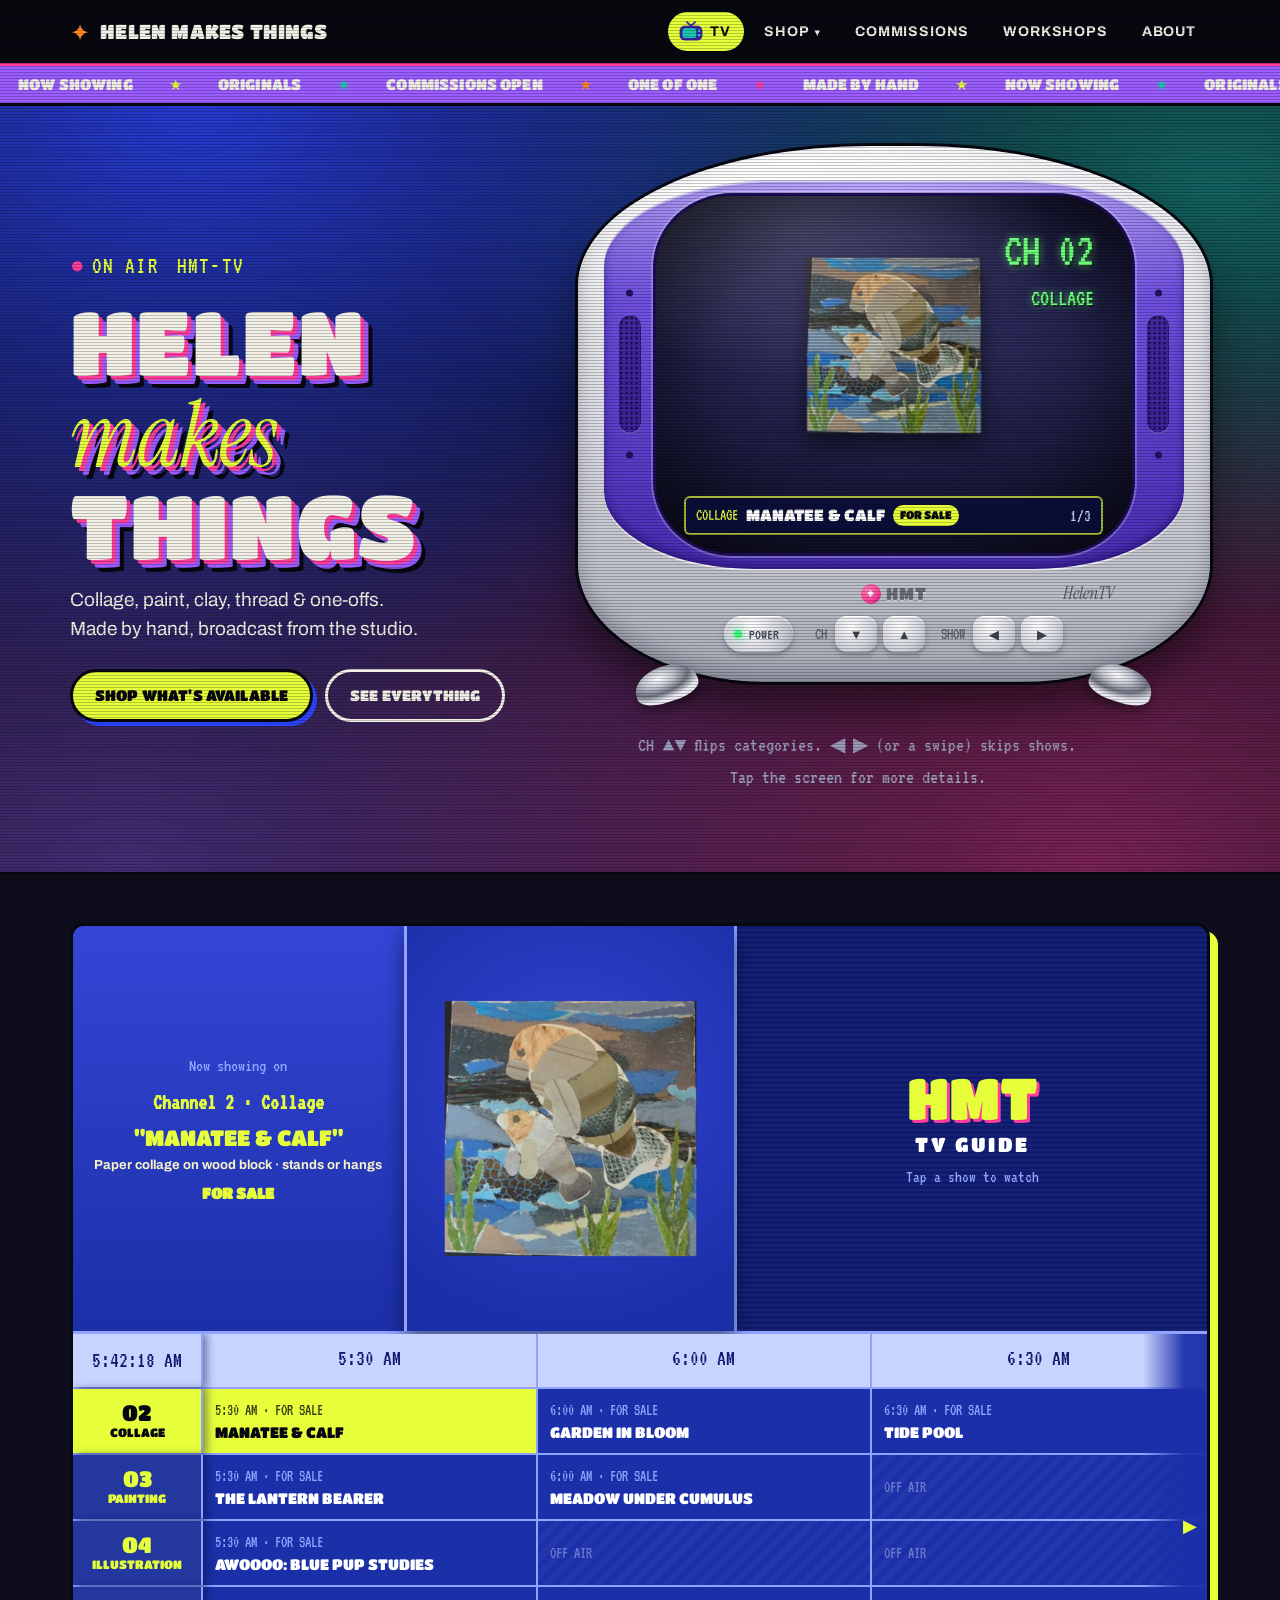
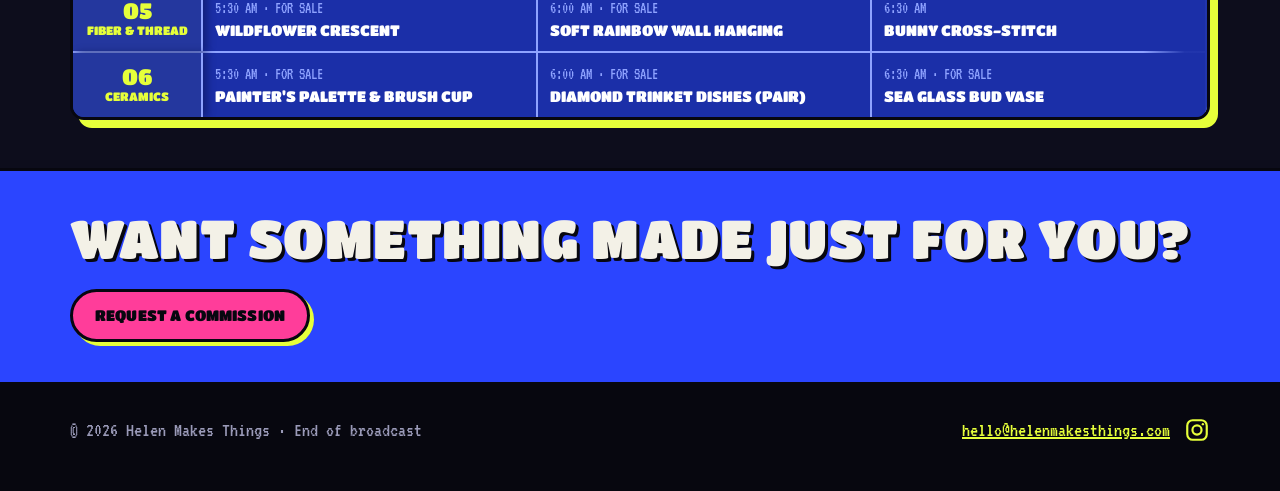
==== commit 35f62552: "Quieter Show filter, tap hint on its own line" ====
--- a/index.html
+++ b/index.html
@@ -60,7 +60,7 @@
       <span class="tv-foot left" aria-hidden="true"></span>
       <span class="tv-foot right" aria-hidden="true"></span>
     </div>
-    <p class="tv-hint">CH ▲▼ flips categories. ◀ ▶ (or a swipe) skips shows. Tap the screen for details.</p>
+    <p class="tv-hint">CH ▲▼ flips categories. ◀ ▶ (or a swipe) skips shows. <span class="tap">Tap the screen for more details.</span></p>
     <p class="sr-only" id="tv-live" aria-live="polite"></p>
   </div>
 </div></section>
--- a/styles.css
+++ b/styles.css
@@ -644,3 +644,11 @@
 .guide-now img.is-cut { object-fit: contain; padding: 10px; background: radial-gradient(110% 85% at 50% 40%, #3446d6, #1b2fa8 70%); filter: drop-shadow(0 8px 10px rgba(0,0,20,.5)); }
 dialog .art.is-cut img { padding: 6%; }
 .card .art.is-cut img { padding: 0; }
+
+/* ---------- v14: quieter availability filter ---------- */
+.shop-avail { gap: 6px; margin-top: 10px; }
+.shop-avail::before { font-size: 17px; margin-right: 2px; }
+.shop-avail .chip, .shop-avail .av-all, .shop-avail .av-available, .shop-avail .av-unavailable { --c: var(--mute); color: var(--mute); font-size: 16px; padding: 4px 11px; border-width: 1.5px; }
+.shop-avail .chip:hover { background: transparent; color: var(--paper); border-color: var(--paper); }
+.shop-avail .chip[aria-current] { background: var(--mute); color: var(--ink); box-shadow: none; }
+.tv-hint .tap { display: block; margin-top: 2px; }
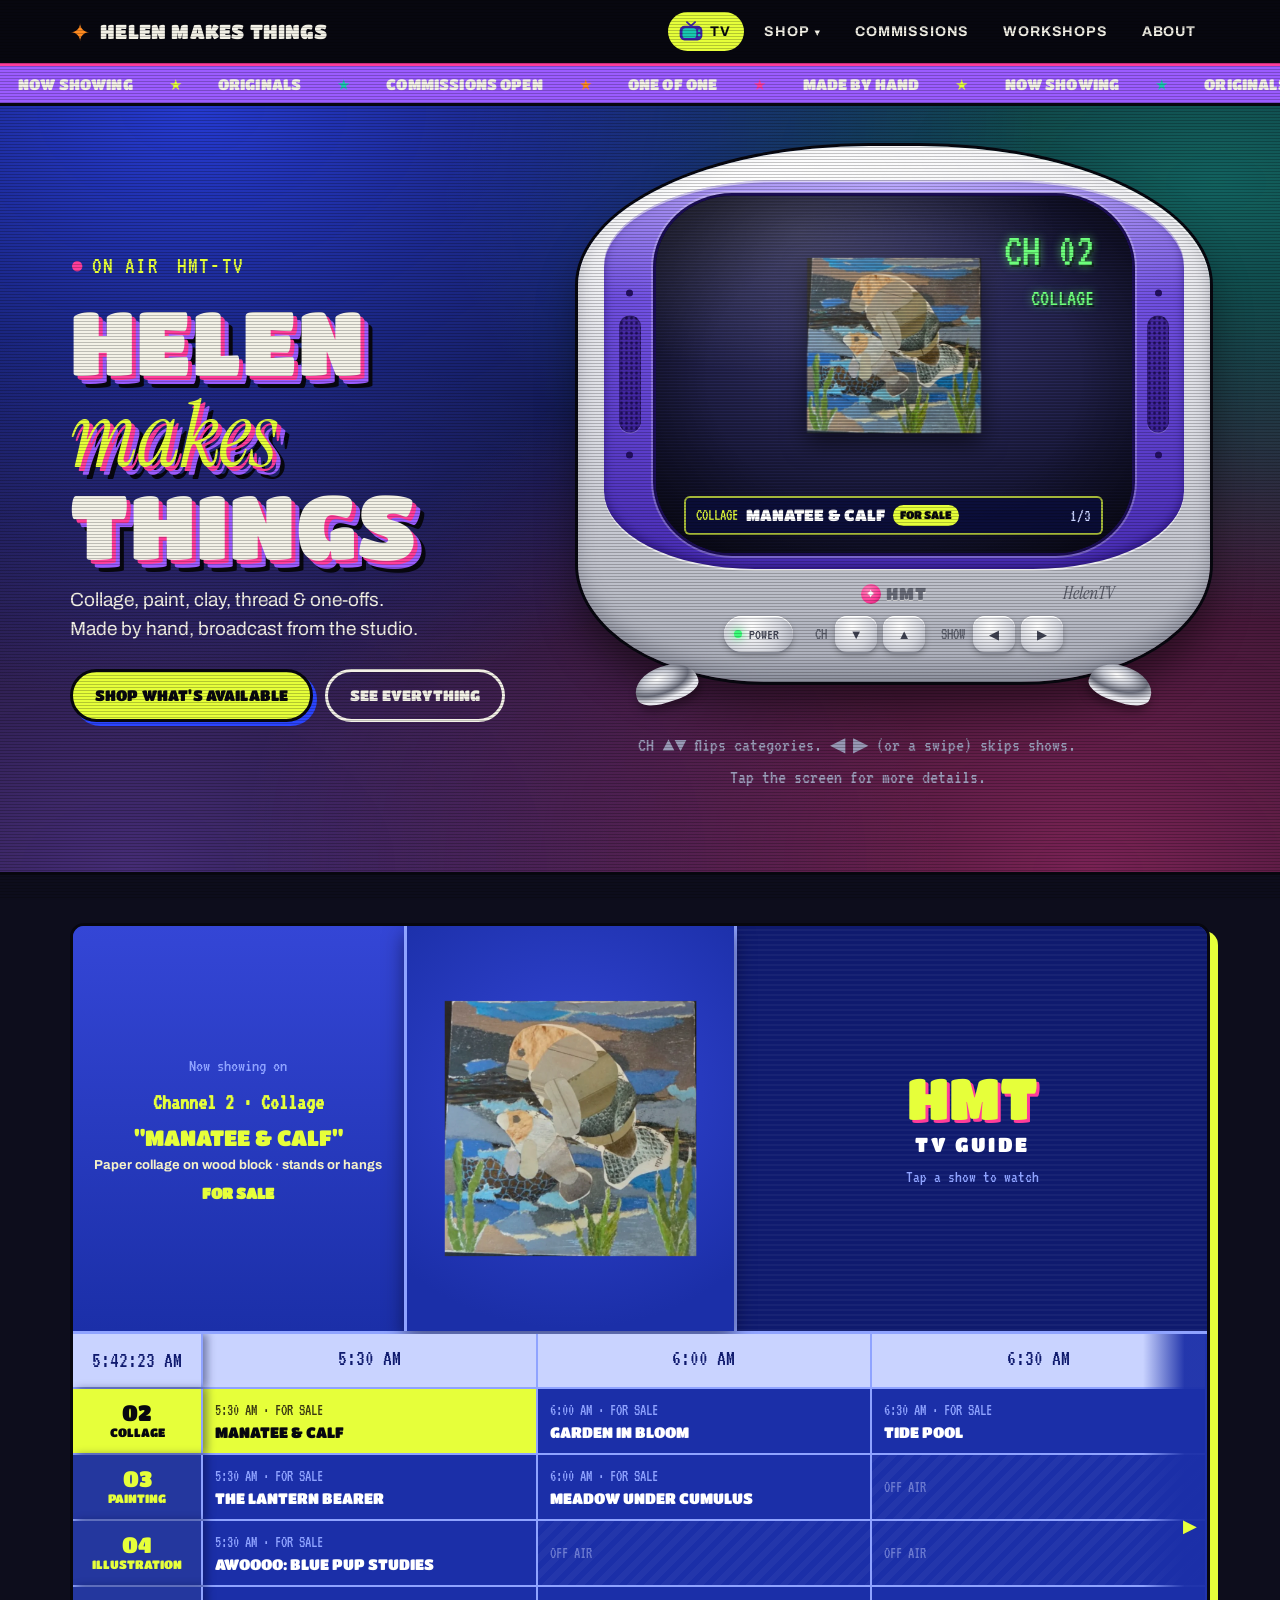
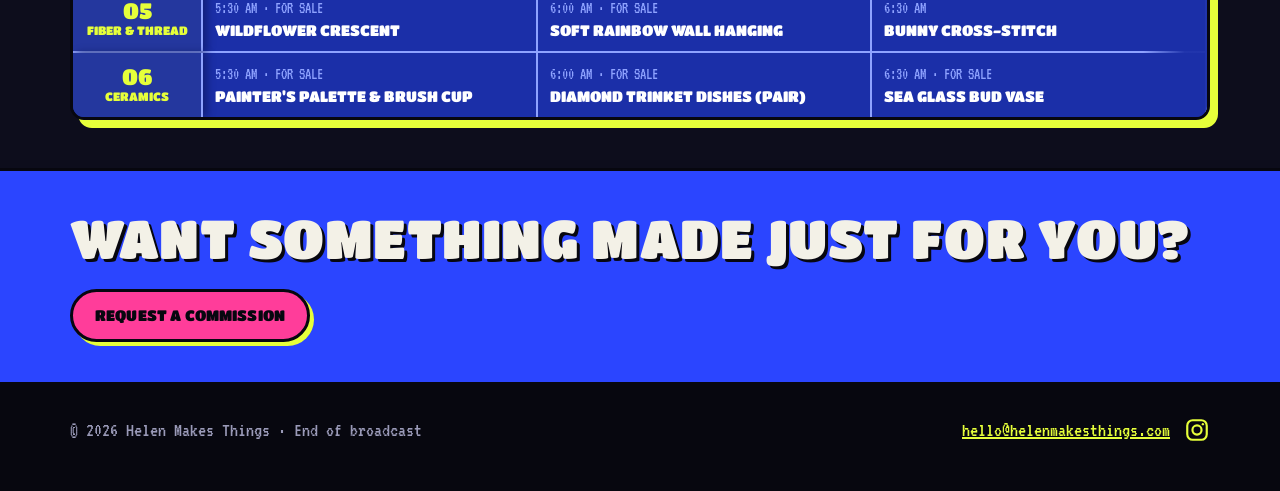
==== commit 5dfeccb0: "SEO, piece pages, link previews, visitor analytics" ====
--- a/index.html
+++ b/index.html
@@ -3,12 +3,29 @@
 <head>
 <meta charset="utf-8">
 <meta name="viewport" content="width=device-width, initial-scale=1">
-<title>Helen Makes Things</title>
-<meta name="description" content="Collage, painting, illustration, embroidery and ceramics by Helen Makes Things. Flip through the channels, or shop originals.">
+<title>Helen Makes Things · Handmade Art from Austin, TX</title>
+<meta name="description" content="Handmade collage, paintings, embroidery and ceramics by Helen, an Austin, TX maker. Flip through the channels on a 90s TV and shop one-of-a-kind originals.">
+<link rel="canonical" href="https://helenmakesthings.com/">
+<link rel="icon" href="favicon.svg" type="image/svg+xml">
+<meta property="og:site_name" content="Helen Makes Things">
+<meta property="og:type" content="website">
+<meta property="og:title" content="Helen Makes Things · Handmade Art from Austin, TX">
+<meta property="og:description" content="Handmade collage, paintings, embroidery and ceramics by Helen, an Austin, TX maker. Flip through the channels on a 90s TV and shop one-of-a-kind originals.">
+<meta property="og:url" content="https://helenmakesthings.com/">
+<meta property="og:image" content="https://helenmakesthings.com/images/share.jpg">
+<meta name="twitter:card" content="summary_large_image">
 <link rel="preconnect" href="https://fonts.googleapis.com">
 <link rel="preconnect" href="https://fonts.gstatic.com" crossorigin>
 <link href="https://fonts.googleapis.com/css2?family=Archivo:wght@400;700&family=Titan+One&family=Instrument+Serif:ital@1&family=VT323&display=swap" rel="stylesheet">
 <link rel="stylesheet" href="styles.css">
+<script type="application/ld+json">
+{"@context":"https://schema.org","@graph":[
+ {"@type":"WebSite","name":"Helen Makes Things","url":"https://helenmakesthings.com/"},
+ {"@type":"Person","name":"Helen","jobTitle":"Artist and maker","url":"https://helenmakesthings.com/",
+  "address":{"@type":"PostalAddress","addressLocality":"Austin","addressRegion":"TX","addressCountry":"US"},
+  "sameAs":["https://www.instagram.com/helenmakesthings/"],
+  "knowsAbout":["Paper collage","Acrylic painting","Embroidery","Ceramics","Illustration"]}]}
+</script>
 </head>
 <body data-page="tv">
 <div id="site-header"></div>
@@ -83,5 +100,6 @@
 <div id="site-footer"></div>
 <script src="data.js"></script>
 <script src="site.js"></script>
+<!-- Cloudflare Web Analytics --><script defer src='https://static.cloudflareinsights.com/beacon.min.js' data-cf-beacon='{"token": "6a5af505f2d046c8a8bab8df41182385"}'></script><!-- End Cloudflare Web Analytics -->
 </body>
 </html>
--- a/styles.css
+++ b/styles.css
@@ -652,3 +652,13 @@
 .shop-avail .chip:hover { background: transparent; color: var(--paper); border-color: var(--paper); }
 .shop-avail .chip[aria-current] { background: var(--mute); color: var(--ink); box-shadow: none; }
 .tv-hint .tap { display: block; margin-top: 2px; }
+
+/* ---------- v15: piece pages ---------- */
+.piece-page { padding-top: 28px; }
+.crumb { font-family: var(--tv); font-size: 20px; color: var(--mute); margin: 0 0 14px; }
+.crumb a { color: var(--yellow); text-decoration: none; } .crumb a:hover { text-decoration: underline; }
+.piece { border: 3px solid var(--yellow); border-radius: 12px; overflow: hidden; background: var(--panel); box-shadow: 10px 10px 0 var(--blue); padding: 0; }
+.piece > h1, .piece > p { padding: 0 26px; }
+.piece .detail-body h1 { font-size: clamp(30px, 5vw, 44px); margin: 0; }
+.piece .art.is-cut img { padding: 6%; }
+.piece-link a, .piece-ig a { color: var(--yellow); }
